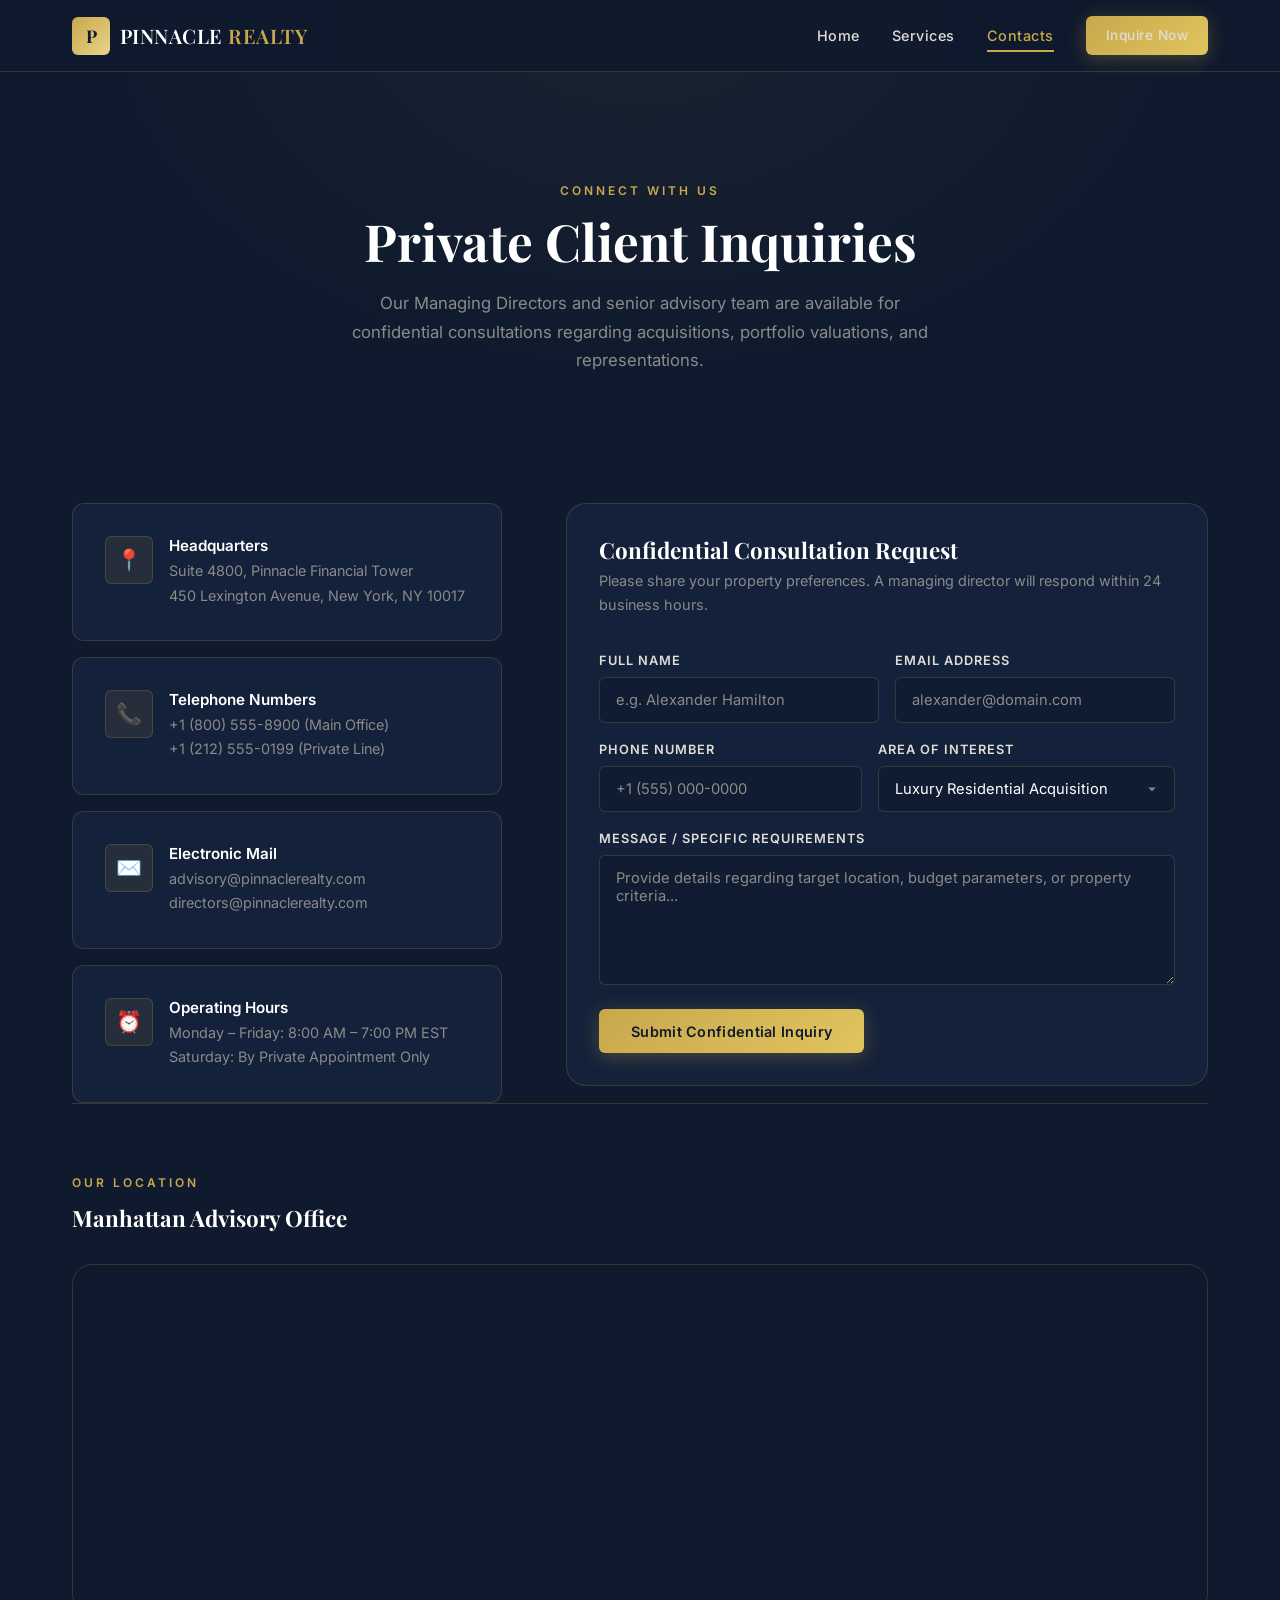
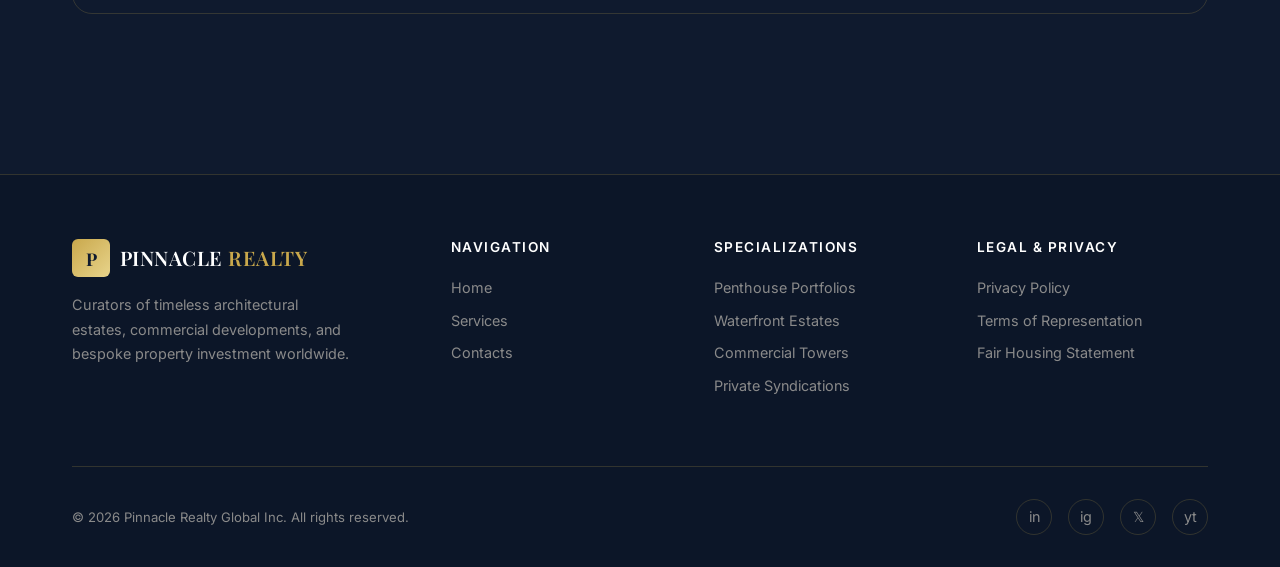
==== contacts.html @ 1af12126 "Initial commit of Pinnacle Realty 3-page website" ====
<!DOCTYPE html>
<html lang="en">
<head>
  <meta charset="UTF-8">
  <meta name="viewport" content="width=device-width, initial-scale=1.0">
  <title>Contacts | Pinnacle Realty</title>
  <meta name="description" content="Get in touch with Pinnacle Realty's managing directors and advisory board for confidential property consultations.">
  <link rel="stylesheet" href="style.css">
</head>
<body>

  <!-- Site Header / Navigation -->
  <header class="site-header" id="siteHeader">
    <div class="container header-inner">
      <a href="index.html" class="logo">
        <div class="logo-icon">P</div>
        <div class="logo-text">PINNACLE <span>REALTY</span></div>
      </a>
      <button class="nav-toggle" id="navToggle" aria-label="Toggle navigation" aria-expanded="false">
        <span></span>
        <span></span>
        <span></span>
      </button>
      <nav class="main-nav" id="mainNav">
        <ul>
          <li><a href="index.html">Home</a></li>
          <li><a href="services.html">Services</a></li>
          <li><a href="contacts.html" class="active">Contacts</a></li>
          <li><a href="contacts.html" class="btn btn-primary" style="padding: 0.5rem 1.25rem; font-size: 0.85rem;">Inquire Now</a></li>
        </ul>
      </nav>
    </div>
  </header>

  <main>
    <!-- Page Hero -->
    <section class="page-hero">
      <div class="container">
        <span class="section-label">Connect With Us</span>
        <h1>Private Client Inquiries</h1>
        <p>Our Managing Directors and senior advisory team are available for confidential consultations regarding acquisitions, portfolio valuations, and representations.</p>
      </div>
    </section>

    <!-- Contacts Section -->
    <section class="contact-section">
      <div class="container">
        <div class="contact-layout">
          <!-- Contact Info Cards -->
          <div class="contact-info">
            <div class="contact-card">
              <div class="contact-card-icon">📍</div>
              <div>
                <h4>Headquarters</h4>
                <p>Suite 4800, Pinnacle Financial Tower<br>450 Lexington Avenue, New York, NY 10017</p>
              </div>
            </div>

            <div class="contact-card">
              <div class="contact-card-icon">📞</div>
              <div>
                <h4>Telephone Numbers</h4>
                <p><a href="tel:+18005558900">+1 (800) 555-8900 (Main Office)</a></p>
                <p><a href="tel:+12125550199">+1 (212) 555-0199 (Private Line)</a></p>
              </div>
            </div>

            <div class="contact-card">
              <div class="contact-card-icon">✉️</div>
              <div>
                <h4>Electronic Mail</h4>
                <p><a href="mailto:advisory@pinnaclerealty.com">advisory@pinnaclerealty.com</a></p>
                <p><a href="mailto:directors@pinnaclerealty.com">directors@pinnaclerealty.com</a></p>
              </div>
            </div>

            <div class="contact-card">
              <div class="contact-card-icon">⏰</div>
              <div>
                <h4>Operating Hours</h4>
                <p>Monday – Friday: 8:00 AM – 7:00 PM EST</p>
                <p>Saturday: By Private Appointment Only</p>
              </div>
            </div>
          </div>

          <!-- Contact Form -->
          <div class="contact-form-wrapper">
            <h3>Confidential Consultation Request</h3>
            <p>Please share your property preferences. A managing director will respond within 24 business hours.</p>
            
            <form class="contact-form" id="consultationForm">
              <div class="form-row">
                <div class="form-group">
                  <label for="fullName">Full Name</label>
                  <input type="text" id="fullName" name="fullName" placeholder="e.g. Alexander Hamilton" required>
                </div>
                <div class="form-group">
                  <label for="email">Email Address</label>
                  <input type="email" id="email" name="email" placeholder="alexander@domain.com" required>
                </div>
              </div>

              <div class="form-row">
                <div class="form-group">
                  <label for="phone">Phone Number</label>
                  <input type="tel" id="phone" name="phone" placeholder="+1 (555) 000-0000">
                </div>
                <div class="form-group">
                  <label for="interest">Area of Interest</label>
                  <select id="interest" name="interest">
                    <option value="residential">Luxury Residential Acquisition</option>
                    <option value="commercial">Commercial & Development Advisory</option>
                    <option value="portfolio">Portfolio Asset Management</option>
                    <option value="valuation">Certified Property Valuation</option>
                    <option value="offmarket">Exclusive Off-Market Access</option>
                  </select>
                </div>
              </div>

              <div class="form-group">
                <label for="message">Message / Specific Requirements</label>
                <textarea id="message" name="message" placeholder="Provide details regarding target location, budget parameters, or property criteria..." required></textarea>
              </div>

              <button type="submit" class="btn btn-primary btn-submit">Submit Confidential Inquiry</button>
              <div id="formSuccessMessage" style="display: none; padding: 1rem; border-radius: 6px; background: rgba(201, 168, 76, 0.15); border: 1px solid var(--clr-accent); color: var(--clr-accent); font-weight: 500; font-size: 0.95rem; margin-top: 0.5rem;">
                ✓ Thank you. Your inquiry has been received. A managing director will contact you shortly.
              </div>
            </form>
          </div>
        </div>

        <!-- Map Section -->
        <div class="map-section">
          <span class="section-label">Our Location</span>
          <h3 style="font-size: 1.4rem; margin-top: 0.2rem;">Manhattan Advisory Office</h3>
          <div class="map-container">
            <iframe 
              src="https://www.google.com/maps/embed?pb=!1m18!1m12!1m3!1d3022.183783412586!2d-73.97746418459371!3d40.75239197932759!2m3!1f0!2f0!3f0!3m2!1i1024!2i768!4f13.1!3m3!1m2!1s0x89c25901844b3613%3A0x6b7747e9ffb5e0!2s450%20Lexington%20Ave%2C%20New%20York%2C%20NY%2010017!5e0!3m2!1sen!2sus!4v1680000000000!5m2!1sen!2sus"
              title="Pinnacle Realty Location Map" 
              loading="lazy" 
              referrerpolicy="no-referrer-when-downgrade">
            </iframe>
          </div>
        </div>
      </div>
    </section>
  </main>

  <!-- Site Footer -->
  <footer class="site-footer">
    <div class="container">
      <div class="footer-grid">
        <div class="footer-brand">
          <div class="logo">
            <div class="logo-icon">P</div>
            <div class="logo-text">PINNACLE <span>REALTY</span></div>
          </div>
          <p>Curators of timeless architectural estates, commercial developments, and bespoke property investment worldwide.</p>
        </div>

        <div class="footer-col">
          <h4>Navigation</h4>
          <a href="index.html">Home</a>
          <a href="services.html">Services</a>
          <a href="contacts.html">Contacts</a>
        </div>

        <div class="footer-col">
          <h4>Specializations</h4>
          <a href="services.html">Penthouse Portfolios</a>
          <a href="services.html">Waterfront Estates</a>
          <a href="services.html">Commercial Towers</a>
          <a href="services.html">Private Syndications</a>
        </div>

        <div class="footer-col">
          <h4>Legal & Privacy</h4>
          <a href="#">Privacy Policy</a>
          <a href="#">Terms of Representation</a>
          <a href="#">Fair Housing Statement</a>
        </div>
      </div>

      <div class="footer-bottom">
        <div>&copy; 2026 Pinnacle Realty Global Inc. All rights reserved.</div>
        <div class="footer-socials">
          <a href="#" aria-label="LinkedIn">in</a>
          <a href="#" aria-label="Instagram">ig</a>
          <a href="#" aria-label="X / Twitter">𝕏</a>
          <a href="#" aria-label="YouTube">yt</a>
        </div>
      </div>
    </div>
  </footer>

  <script>
    const navToggle = document.getElementById('navToggle');
    const mainNav = document.getElementById('mainNav');
    if (navToggle && mainNav) {
      navToggle.addEventListener('click', () => {
        const isOpen = mainNav.classList.toggle('open');
        navToggle.setAttribute('aria-expanded', isOpen);
      });
    }

    const siteHeader = document.getElementById('siteHeader');
    window.addEventListener('scroll', () => {
      if (window.scrollY > 40) {
        siteHeader.style.background = 'rgba(15, 26, 46, 0.95)';
        siteHeader.style.boxShadow = '0 10px 30px rgba(0, 0, 0, 0.4)';
      } else {
        siteHeader.style.background = 'rgba(15, 26, 46, 0.8)';
        siteHeader.style.boxShadow = 'none';
      }
    });

    const form = document.getElementById('consultationForm');
    const successMsg = document.getElementById('formSuccessMessage');
    if (form) {
      form.addEventListener('submit', (e) => {
        e.preventDefault();
        const submitBtn = form.querySelector('.btn-submit');
        submitBtn.disabled = true;
        submitBtn.textContent = 'Submitting...';

        setTimeout(() => {
          form.reset();
          submitBtn.disabled = false;
          submitBtn.textContent = 'Submit Confidential Inquiry';
          successMsg.style.display = 'block';
          setTimeout(() => {
            successMsg.style.display = 'none';
          }, 6000);
        }, 800);
      });
    }
  </script>
</body>
</html>
---- style.css ----
/* ============================================
   PINNACLE REALTY — Global Stylesheet
   ============================================ */

/* ---------- Google Fonts ---------- */
@import url('https://fonts.googleapis.com/css2?family=Playfair+Display:wght@400;500;600;700&family=Inter:wght@300;400;500;600;700&display=swap');

/* ---------- CSS Custom Properties ---------- */
:root {
  /* Brand Colors */
  --clr-primary: #0f1a2e;
  --clr-primary-light: #162744;
  --clr-accent: #c9a84c;
  --clr-accent-hover: #dbbe6a;
  --clr-white: #ffffff;
  --clr-off-white: #f4f1eb;
  --clr-text: #e0ddd6;
  --clr-text-dark: #2c2c2c;
  --clr-muted: #8a8a8a;
  --clr-border: rgba(201, 168, 76, 0.2);
  --clr-card-bg: rgba(22, 39, 68, 0.6);
  --clr-overlay: rgba(15, 26, 46, 0.85);

  /* Typography */
  --ff-heading: 'Playfair Display', Georgia, serif;
  --ff-body: 'Inter', 'Segoe UI', sans-serif;

  /* Spacing */
  --space-xs: 0.5rem;
  --space-sm: 1rem;
  --space-md: 2rem;
  --space-lg: 4rem;
  --space-xl: 6rem;

  /* Borders & Radius */
  --radius-sm: 6px;
  --radius-md: 12px;
  --radius-lg: 20px;

  /* Transitions */
  --transition-fast: 0.25s ease;
  --transition-smooth: 0.4s cubic-bezier(0.25, 0.46, 0.45, 0.94);

  /* Shadows */
  --shadow-card: 0 8px 32px rgba(0, 0, 0, 0.3);
  --shadow-hover: 0 16px 48px rgba(0, 0, 0, 0.4);
  --shadow-glow: 0 0 30px rgba(201, 168, 76, 0.15);
}

/* ---------- Reset & Base ---------- */
*,
*::before,
*::after {
  margin: 0;
  padding: 0;
  box-sizing: border-box;
}

html {
  scroll-behavior: smooth;
  font-size: 16px;
}

body {
  font-family: var(--ff-body);
  background-color: var(--clr-primary);
  color: var(--clr-text);
  line-height: 1.7;
  min-height: 100vh;
  overflow-x: hidden;
}

img {
  max-width: 100%;
  display: block;
}

a {
  text-decoration: none;
  color: inherit;
  transition: color var(--transition-fast);
}

ul {
  list-style: none;
}

h1, h2, h3, h4 {
  font-family: var(--ff-heading);
  line-height: 1.25;
  color: var(--clr-white);
}

/* ---------- Utility ---------- */
.container {
  max-width: 1200px;
  margin-inline: auto;
  padding-inline: var(--space-md);
}

.accent {
  color: var(--clr-accent);
}

.section-label {
  display: inline-block;
  font-size: 0.75rem;
  font-weight: 600;
  text-transform: uppercase;
  letter-spacing: 3px;
  color: var(--clr-accent);
  margin-bottom: var(--space-xs);
}

.section-title {
  font-size: clamp(1.8rem, 4vw, 2.8rem);
  margin-bottom: var(--space-sm);
}

.section-subtitle {
  font-size: 1.05rem;
  color: var(--clr-muted);
  max-width: 600px;
  margin-bottom: var(--space-lg);
}

/* ---------- Animations ---------- */
@keyframes fadeInUp {
  from {
    opacity: 0;
    transform: translateY(30px);
  }
  to {
    opacity: 1;
    transform: translateY(0);
  }
}

@keyframes fadeIn {
  from { opacity: 0; }
  to   { opacity: 1; }
}

@keyframes shimmer {
  0%   { background-position: -200% center; }
  100% { background-position: 200% center; }
}

@keyframes float {
  0%, 100% { transform: translateY(0); }
  50%      { transform: translateY(-8px); }
}

.animate-fade-up {
  animation: fadeInUp 0.8s ease forwards;
}

.animate-fade-up-delay-1 { animation-delay: 0.15s; opacity: 0; }
.animate-fade-up-delay-2 { animation-delay: 0.3s;  opacity: 0; }
.animate-fade-up-delay-3 { animation-delay: 0.45s; opacity: 0; }

/* ============================================
   HEADER / NAVIGATION
   ============================================ */
.site-header {
  position: fixed;
  top: 0;
  left: 0;
  width: 100%;
  z-index: 1000;
  padding: var(--space-sm) 0;
  background: rgba(15, 26, 46, 0.8);
  backdrop-filter: blur(16px);
  -webkit-backdrop-filter: blur(16px);
  border-bottom: 1px solid var(--clr-border);
  transition: background var(--transition-smooth);
}

.header-inner {
  display: flex;
  align-items: center;
  justify-content: space-between;
}

/* Logo */
.logo {
  display: flex;
  align-items: center;
  gap: 0.6rem;
}

.logo-icon {
  width: 38px;
  height: 38px;
  background: linear-gradient(135deg, var(--clr-accent), #e8d48b);
  border-radius: var(--radius-sm);
  display: flex;
  align-items: center;
  justify-content: center;
  font-family: var(--ff-heading);
  font-weight: 700;
  font-size: 1.1rem;
  color: var(--clr-primary);
}

.logo-text {
  font-family: var(--ff-heading);
  font-size: 1.25rem;
  font-weight: 600;
  color: var(--clr-white);
  letter-spacing: 0.5px;
}

.logo-text span {
  color: var(--clr-accent);
}

/* Nav Links */
.main-nav ul {
  display: flex;
  gap: var(--space-md);
  align-items: center;
}

.main-nav a {
  font-size: 0.9rem;
  font-weight: 500;
  letter-spacing: 0.5px;
  padding: 0.4rem 0;
  position: relative;
  color: var(--clr-text);
}

.main-nav a::after {
  content: '';
  position: absolute;
  bottom: -2px;
  left: 0;
  width: 0;
  height: 2px;
  background: var(--clr-accent);
  transition: width var(--transition-smooth);
}

.main-nav a:hover,
.main-nav a.active {
  color: var(--clr-accent);
}

.main-nav a:hover::after,
.main-nav a.active::after {
  width: 100%;
}

/* Mobile Toggle */
.nav-toggle {
  display: none;
  flex-direction: column;
  gap: 5px;
  cursor: pointer;
  background: none;
  border: none;
  padding: 4px;
}

.nav-toggle span {
  display: block;
  width: 26px;
  height: 2px;
  background: var(--clr-white);
  border-radius: 2px;
  transition: var(--transition-fast);
}

/* ============================================
   HERO SECTION
   ============================================ */
.hero {
  position: relative;
  min-height: 100vh;
  display: flex;
  align-items: center;
  justify-content: center;
  text-align: center;
  padding-top: 80px;
  overflow: hidden;
}

.hero::before {
  content: '';
  position: absolute;
  inset: 0;
  background:
    radial-gradient(ellipse at 20% 50%, rgba(201, 168, 76, 0.08) 0%, transparent 60%),
    radial-gradient(ellipse at 80% 20%, rgba(22, 39, 68, 0.6) 0%, transparent 50%);
  z-index: 0;
}

.hero-content {
  position: relative;
  z-index: 1;
  max-width: 800px;
  padding: var(--space-md);
}

.hero-badge {
  display: inline-flex;
  align-items: center;
  gap: 0.5rem;
  padding: 0.5rem 1.2rem;
  border: 1px solid var(--clr-border);
  border-radius: 50px;
  font-size: 0.8rem;
  font-weight: 500;
  letter-spacing: 1.5px;
  text-transform: uppercase;
  color: var(--clr-accent);
  margin-bottom: var(--space-md);
  background: rgba(201, 168, 76, 0.05);
  animation: fadeInUp 0.6s ease forwards;
}

.hero-badge::before {
  content: '';
  width: 6px;
  height: 6px;
  border-radius: 50%;
  background: var(--clr-accent);
  animation: float 2s ease-in-out infinite;
}

.hero h1 {
  font-size: clamp(2.2rem, 6vw, 4rem);
  font-weight: 700;
  margin-bottom: var(--space-sm);
  animation: fadeInUp 0.8s ease forwards;
  animation-delay: 0.1s;
  opacity: 0;
}

.hero p {
  font-size: 1.1rem;
  color: var(--clr-muted);
  max-width: 550px;
  margin-inline: auto;
  margin-bottom: var(--space-md);
  animation: fadeInUp 0.8s ease forwards;
  animation-delay: 0.25s;
  opacity: 0;
}

.hero-cta {
  display: inline-flex;
  gap: var(--space-sm);
  flex-wrap: wrap;
  justify-content: center;
  animation: fadeInUp 0.8s ease forwards;
  animation-delay: 0.4s;
  opacity: 0;
}

/* Decorative Elements */
.hero-decor {
  position: absolute;
  width: 400px;
  height: 400px;
  border-radius: 50%;
  border: 1px solid var(--clr-border);
  opacity: 0.15;
  animation: float 6s ease-in-out infinite;
}

.hero-decor--1 {
  top: 10%;
  right: -100px;
}

.hero-decor--2 {
  bottom: 5%;
  left: -150px;
  width: 300px;
  height: 300px;
  animation-delay: 2s;
}

/* ============================================
   BUTTONS
   ============================================ */
.btn {
  display: inline-flex;
  align-items: center;
  gap: 0.5rem;
  padding: 0.85rem 2rem;
  font-family: var(--ff-body);
  font-size: 0.9rem;
  font-weight: 600;
  border-radius: var(--radius-sm);
  cursor: pointer;
  border: none;
  transition: all var(--transition-smooth);
  letter-spacing: 0.3px;
}

.btn-primary {
  background: linear-gradient(135deg, var(--clr-accent), #e0c45e);
  color: var(--clr-primary);
  box-shadow: 0 4px 20px rgba(201, 168, 76, 0.3);
}

.btn-primary:hover {
  transform: translateY(-2px);
  box-shadow: 0 8px 30px rgba(201, 168, 76, 0.45);
}

.btn-outline {
  background: transparent;
  color: var(--clr-white);
  border: 1px solid var(--clr-border);
}

.btn-outline:hover {
  border-color: var(--clr-accent);
  color: var(--clr-accent);
  transform: translateY(-2px);
}

/* ============================================
   STATS BAR
   ============================================ */
.stats-bar {
  padding: var(--space-lg) 0;
  border-top: 1px solid var(--clr-border);
  border-bottom: 1px solid var(--clr-border);
}

.stats-grid {
  display: grid;
  grid-template-columns: repeat(auto-fit, minmax(200px, 1fr));
  gap: var(--space-md);
  text-align: center;
}

.stat-item {
  padding: var(--space-sm);
}

.stat-number {
  font-family: var(--ff-heading);
  font-size: 2.5rem;
  font-weight: 700;
  color: var(--clr-accent);
  line-height: 1.1;
  margin-bottom: 0.3rem;
}

.stat-label {
  font-size: 0.85rem;
  color: var(--clr-muted);
  text-transform: uppercase;
  letter-spacing: 1.5px;
}

/* ============================================
   ABOUT SECTION
   ============================================ */
.about {
  padding: var(--space-xl) 0;
}

.about-grid {
  display: grid;
  grid-template-columns: 1fr 1fr;
  gap: var(--space-lg);
  align-items: center;
}

.about-visual {
  position: relative;
}

.about-image-wrapper {
  position: relative;
  border-radius: var(--radius-lg);
  overflow: hidden;
  box-shadow: var(--shadow-card);
}

.about-image-wrapper img {
  width: 100%;
  height: 400px;
  object-fit: cover;
}

.about-image-wrapper::after {
  content: '';
  position: absolute;
  inset: 0;
  border: 1px solid var(--clr-border);
  border-radius: var(--radius-lg);
  pointer-events: none;
}

.about-accent-box {
  position: absolute;
  bottom: -20px;
  right: -20px;
  background: linear-gradient(135deg, var(--clr-accent), #e0c45e);
  color: var(--clr-primary);
  padding: var(--space-sm) var(--space-md);
  border-radius: var(--radius-md);
  font-family: var(--ff-heading);
  font-weight: 700;
  font-size: 1.3rem;
  box-shadow: var(--shadow-glow);
}

.about-text h2 {
  font-size: clamp(1.6rem, 3.5vw, 2.4rem);
  margin-bottom: var(--space-sm);
}

.about-text p {
  color: var(--clr-muted);
  margin-bottom: var(--space-sm);
  font-size: 1rem;
}

.about-features {
  display: grid;
  grid-template-columns: 1fr 1fr;
  gap: var(--space-sm);
  margin-top: var(--space-md);
}

.about-feature {
  display: flex;
  align-items: center;
  gap: 0.6rem;
  font-size: 0.9rem;
  color: var(--clr-text);
}

.about-feature::before {
  content: '◆';
  color: var(--clr-accent);
  font-size: 0.6rem;
}

/* ============================================
   DIRECTORS SECTION
   ============================================ */
.directors {
  padding: var(--space-xl) 0;
  text-align: center;
}

.directors-grid {
  display: grid;
  grid-template-columns: repeat(auto-fit, minmax(300px, 1fr));
  gap: var(--space-md);
  margin-top: var(--space-md);
}

.director-card {
  background: var(--clr-card-bg);
  border: 1px solid var(--clr-border);
  border-radius: var(--radius-lg);
  padding: var(--space-md);
  text-align: center;
  transition: all var(--transition-smooth);
  position: relative;
  overflow: hidden;
}

.director-card::before {
  content: '';
  position: absolute;
  top: 0;
  left: 0;
  right: 0;
  height: 3px;
  background: linear-gradient(90deg, transparent, var(--clr-accent), transparent);
  opacity: 0;
  transition: opacity var(--transition-smooth);
}

.director-card:hover {
  transform: translateY(-8px);
  box-shadow: var(--shadow-hover);
  border-color: rgba(201, 168, 76, 0.4);
}

.director-card:hover::before {
  opacity: 1;
}

.director-photo {
  width: 160px;
  height: 160px;
  border-radius: 50%;
  object-fit: cover;
  margin: 0 auto var(--space-sm);
  border: 3px solid var(--clr-border);
  transition: border-color var(--transition-smooth);
}

.director-card:hover .director-photo {
  border-color: var(--clr-accent);
}

.director-name {
  font-family: var(--ff-heading);
  font-size: 1.3rem;
  font-weight: 600;
  color: var(--clr-white);
  margin-bottom: 0.3rem;
}

.director-role {
  font-size: 0.85rem;
  color: var(--clr-accent);
  text-transform: uppercase;
  letter-spacing: 1.5px;
  margin-bottom: var(--space-xs);
}

.director-reg {
  font-size: 0.8rem;
  color: var(--clr-muted);
  margin-bottom: var(--space-sm);
}

.director-bio {
  font-size: 0.9rem;
  color: var(--clr-muted);
  line-height: 1.6;
}

/* ============================================
   SERVICES PAGE
   ============================================ */
.page-hero {
  padding: calc(80px + var(--space-xl)) 0 var(--space-lg);
  text-align: center;
  position: relative;
  overflow: hidden;
}

.page-hero::before {
  content: '';
  position: absolute;
  inset: 0;
  background:
    radial-gradient(ellipse at 50% 0%, rgba(201, 168, 76, 0.06) 0%, transparent 60%);
}

.page-hero h1 {
  font-size: clamp(2rem, 5vw, 3.2rem);
  margin-bottom: var(--space-sm);
  position: relative;
}

.page-hero p {
  font-size: 1.05rem;
  color: var(--clr-muted);
  max-width: 600px;
  margin-inline: auto;
  position: relative;
}

/* Services Grid */
.services-section {
  padding: var(--space-lg) 0 var(--space-xl);
}

.services-grid {
  display: grid;
  grid-template-columns: repeat(auto-fit, minmax(340px, 1fr));
  gap: var(--space-md);
}

.service-card {
  background: var(--clr-card-bg);
  border: 1px solid var(--clr-border);
  border-radius: var(--radius-lg);
  padding: var(--space-md);
  transition: all var(--transition-smooth);
  position: relative;
  overflow: hidden;
}

.service-card::after {
  content: '';
  position: absolute;
  bottom: 0;
  left: 0;
  right: 0;
  height: 3px;
  background: linear-gradient(90deg, var(--clr-accent), transparent);
  transform: scaleX(0);
  transform-origin: left;
  transition: transform var(--transition-smooth);
}

.service-card:hover {
  transform: translateY(-6px);
  box-shadow: var(--shadow-hover);
  border-color: rgba(201, 168, 76, 0.3);
}

.service-card:hover::after {
  transform: scaleX(1);
}

.service-icon {
  width: 56px;
  height: 56px;
  border-radius: var(--radius-md);
  background: rgba(201, 168, 76, 0.1);
  display: flex;
  align-items: center;
  justify-content: center;
  font-size: 1.6rem;
  margin-bottom: var(--space-sm);
  border: 1px solid var(--clr-border);
}

.service-card h3 {
  font-size: 1.2rem;
  margin-bottom: 0.5rem;
}

.service-card p {
  font-size: 0.92rem;
  color: var(--clr-muted);
  line-height: 1.7;
}

.service-features {
  margin-top: var(--space-sm);
  padding-top: var(--space-sm);
  border-top: 1px solid var(--clr-border);
}

.service-features li {
  font-size: 0.85rem;
  color: var(--clr-text);
  padding: 0.3rem 0;
  display: flex;
  align-items: center;
  gap: 0.5rem;
}

.service-features li::before {
  content: '✓';
  color: var(--clr-accent);
  font-weight: 700;
  font-size: 0.8rem;
}

/* Process Section */
.process-section {
  padding: var(--space-xl) 0;
  border-top: 1px solid var(--clr-border);
}

.process-steps {
  display: grid;
  grid-template-columns: repeat(auto-fit, minmax(240px, 1fr));
  gap: var(--space-md);
  margin-top: var(--space-md);
}

.process-step {
  text-align: center;
  padding: var(--space-md);
  position: relative;
}

.step-number {
  font-family: var(--ff-heading);
  font-size: 3rem;
  font-weight: 700;
  color: rgba(201, 168, 76, 0.15);
  line-height: 1;
  margin-bottom: var(--space-xs);
}

.process-step h3 {
  font-size: 1.1rem;
  margin-bottom: 0.5rem;
}

.process-step p {
  font-size: 0.88rem;
  color: var(--clr-muted);
}

/* ============================================
   CONTACTS PAGE
   ============================================ */
.contact-section {
  padding: var(--space-lg) 0 var(--space-xl);
}

.contact-layout {
  display: grid;
  grid-template-columns: 1fr 1.2fr;
  gap: var(--space-lg);
  align-items: start;
}

/* Contact Info Cards */
.contact-info {
  display: flex;
  flex-direction: column;
  gap: var(--space-sm);
}

.contact-card {
  background: var(--clr-card-bg);
  border: 1px solid var(--clr-border);
  border-radius: var(--radius-md);
  padding: var(--space-md);
  display: flex;
  gap: var(--space-sm);
  align-items: flex-start;
  transition: all var(--transition-smooth);
}

.contact-card:hover {
  border-color: rgba(201, 168, 76, 0.4);
  transform: translateX(4px);
}

.contact-card-icon {
  width: 48px;
  height: 48px;
  border-radius: var(--radius-sm);
  background: rgba(201, 168, 76, 0.1);
  display: flex;
  align-items: center;
  justify-content: center;
  font-size: 1.3rem;
  flex-shrink: 0;
  border: 1px solid var(--clr-border);
}

.contact-card h4 {
  font-family: var(--ff-body);
  font-size: 0.95rem;
  font-weight: 600;
  margin-bottom: 0.25rem;
}

.contact-card p,
.contact-card a {
  font-size: 0.9rem;
  color: var(--clr-muted);
}

.contact-card a:hover {
  color: var(--clr-accent);
}

/* Contact Form */
.contact-form-wrapper {
  background: var(--clr-card-bg);
  border: 1px solid var(--clr-border);
  border-radius: var(--radius-lg);
  padding: var(--space-md);
}

.contact-form-wrapper h3 {
  font-size: 1.4rem;
  margin-bottom: 0.3rem;
}

.contact-form-wrapper > p {
  color: var(--clr-muted);
  font-size: 0.9rem;
  margin-bottom: var(--space-md);
}

.contact-form {
  display: flex;
  flex-direction: column;
  gap: var(--space-sm);
}

.form-row {
  display: grid;
  grid-template-columns: 1fr 1fr;
  gap: var(--space-sm);
}

.form-group {
  display: flex;
  flex-direction: column;
  gap: 0.35rem;
}

.form-group label {
  font-size: 0.8rem;
  font-weight: 600;
  text-transform: uppercase;
  letter-spacing: 1px;
  color: var(--clr-text);
}

.form-group input,
.form-group textarea,
.form-group select {
  background: rgba(15, 26, 46, 0.6);
  border: 1px solid var(--clr-border);
  border-radius: var(--radius-sm);
  padding: 0.8rem 1rem;
  font-family: var(--ff-body);
  font-size: 0.92rem;
  color: var(--clr-white);
  transition: border-color var(--transition-fast);
  outline: none;
}

.form-group input:focus,
.form-group textarea:focus,
.form-group select:focus {
  border-color: var(--clr-accent);
  box-shadow: 0 0 0 3px rgba(201, 168, 76, 0.1);
}

.form-group input::placeholder,
.form-group textarea::placeholder {
  color: var(--clr-muted);
}

.form-group textarea {
  resize: vertical;
  min-height: 130px;
}

.form-group select {
  cursor: pointer;
  appearance: none;
  background-image: url("data:image/svg+xml,%3Csvg xmlns='http://www.w3.org/2000/svg' width='12' height='12' fill='%238a8a8a' viewBox='0 0 16 16'%3E%3Cpath d='M8 11L3 6h10z'/%3E%3C/svg%3E");
  background-repeat: no-repeat;
  background-position: right 1rem center;
}

.form-group select option {
  background: var(--clr-primary);
  color: var(--clr-text);
}

.btn-submit {
  align-self: flex-start;
  margin-top: var(--space-xs);
}

/* Map Section */
.map-section {
  padding: var(--space-lg) 0;
  border-top: 1px solid var(--clr-border);
}

.map-container {
  border-radius: var(--radius-lg);
  overflow: hidden;
  border: 1px solid var(--clr-border);
  height: 350px;
  margin-top: var(--space-md);
}

.map-container iframe {
  width: 100%;
  height: 100%;
  border: none;
  filter: grayscale(0.4) contrast(1.1);
}

/* ============================================
   FOOTER
   ============================================ */
.site-footer {
  padding: var(--space-lg) 0 var(--space-md);
  border-top: 1px solid var(--clr-border);
  background: rgba(10, 18, 34, 0.5);
}

.footer-grid {
  display: grid;
  grid-template-columns: 1.5fr 1fr 1fr 1fr;
  gap: var(--space-md);
  margin-bottom: var(--space-lg);
}

.footer-brand p {
  color: var(--clr-muted);
  font-size: 0.9rem;
  margin-top: var(--space-sm);
  max-width: 280px;
}

.footer-col h4 {
  font-family: var(--ff-body);
  font-size: 0.85rem;
  font-weight: 600;
  text-transform: uppercase;
  letter-spacing: 1.5px;
  color: var(--clr-white);
  margin-bottom: var(--space-sm);
}

.footer-col a {
  display: block;
  font-size: 0.9rem;
  color: var(--clr-muted);
  padding: 0.25rem 0;
  transition: all var(--transition-fast);
}

.footer-col a:hover {
  color: var(--clr-accent);
  padding-left: 6px;
}

.footer-bottom {
  padding-top: var(--space-md);
  border-top: 1px solid var(--clr-border);
  display: flex;
  justify-content: space-between;
  align-items: center;
  font-size: 0.82rem;
  color: var(--clr-muted);
}

.footer-socials {
  display: flex;
  gap: var(--space-sm);
}

.footer-socials a {
  width: 36px;
  height: 36px;
  border-radius: 50%;
  border: 1px solid var(--clr-border);
  display: flex;
  align-items: center;
  justify-content: center;
  font-size: 0.9rem;
  transition: all var(--transition-fast);
}

.footer-socials a:hover {
  border-color: var(--clr-accent);
  color: var(--clr-accent);
  transform: translateY(-2px);
}

/* ============================================
   CTA BANNER
   ============================================ */
.cta-banner {
  padding: var(--space-xl) 0;
  text-align: center;
  position: relative;
  overflow: hidden;
}

.cta-banner::before {
  content: '';
  position: absolute;
  inset: 0;
  background: radial-gradient(ellipse at center, rgba(201, 168, 76, 0.06) 0%, transparent 70%);
}

.cta-banner h2 {
  font-size: clamp(1.6rem, 4vw, 2.5rem);
  margin-bottom: var(--space-sm);
  position: relative;
}

.cta-banner p {
  color: var(--clr-muted);
  font-size: 1.05rem;
  max-width: 500px;
  margin-inline: auto;
  margin-bottom: var(--space-md);
  position: relative;
}

/* ============================================
   RESPONSIVE DESIGN
   ============================================ */
@media (max-width: 992px) {
  .about-grid {
    grid-template-columns: 1fr;
    gap: var(--space-md);
  }

  .contact-layout {
    grid-template-columns: 1fr;
  }

  .footer-grid {
    grid-template-columns: 1fr 1fr;
    gap: var(--space-md);
  }
}

@media (max-width: 768px) {
  .nav-toggle {
    display: flex;
  }

  .main-nav {
    position: fixed;
    top: 0;
    right: -100%;
    width: 280px;
    height: 100vh;
    background: var(--clr-primary);
    border-left: 1px solid var(--clr-border);
    padding: 5rem var(--space-md);
    transition: right var(--transition-smooth);
    z-index: 999;
  }

  .main-nav.open {
    right: 0;
  }

  .main-nav ul {
    flex-direction: column;
    gap: var(--space-sm);
  }

  .main-nav a {
    font-size: 1.1rem;
  }

  .hero h1 {
    font-size: clamp(1.8rem, 6vw, 2.6rem);
  }

  .directors-grid {
    grid-template-columns: 1fr;
    max-width: 400px;
    margin-inline: auto;
  }

  .services-grid {
    grid-template-columns: 1fr;
  }

  .form-row {
    grid-template-columns: 1fr;
  }

  .footer-grid {
    grid-template-columns: 1fr;
  }

  .footer-bottom {
    flex-direction: column;
    gap: var(--space-sm);
    text-align: center;
  }

  .about-features {
    grid-template-columns: 1fr;
  }

  .about-accent-box {
    position: static;
    margin-top: var(--space-sm);
    display: inline-block;
  }
}
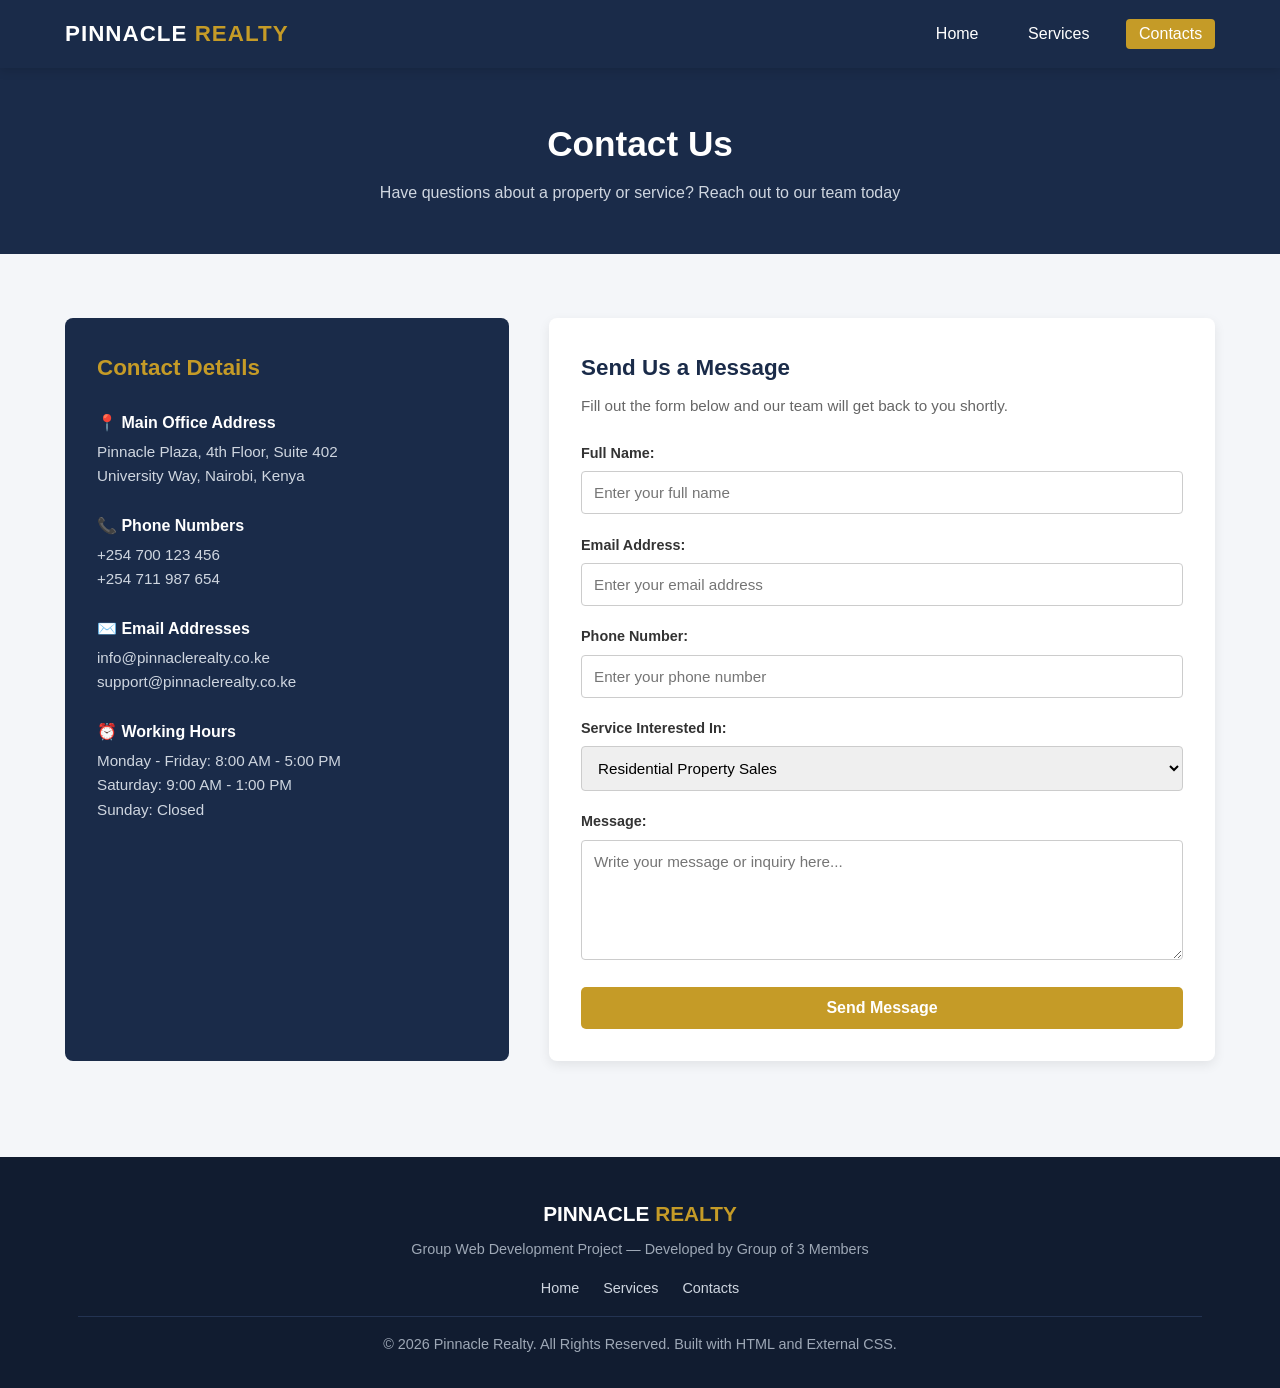
==== commit 78f06e02: "Simplify code structure and styling for first-year coursework" ====
--- a/contacts.html
+++ b/contacts.html
@@ -1,241 +1,139 @@
 <!DOCTYPE html>
 <html lang="en">
 <head>
+  <!-- 
+    Course: Introduction to Web Design and Development
+    Assignment: Group Project (Group of 3)
+    Topic: Business Website - Pinnacle Realty
+    Page: Contacts Page (contacts.html)
+    
+    Group Members:
+    1. Member 1: Full Name - Reg No: REG/001/2026
+    2. Member 2: Full Name - Reg No: REG/002/2026
+    3. Member 3: Full Name - Reg No: REG/003/2026
+  -->
   <meta charset="UTF-8">
   <meta name="viewport" content="width=device-width, initial-scale=1.0">
-  <title>Contacts | Pinnacle Realty</title>
-  <meta name="description" content="Get in touch with Pinnacle Realty's managing directors and advisory board for confidential property consultations.">
+  <title>Pinnacle Realty | Contacts</title>
+  <!-- Link to the single external CSS file -->
   <link rel="stylesheet" href="style.css">
 </head>
 <body>
 
-  <!-- Site Header / Navigation -->
-  <header class="site-header" id="siteHeader">
-    <div class="container header-inner">
-      <a href="index.html" class="logo">
-        <div class="logo-icon">P</div>
-        <div class="logo-text">PINNACLE <span>REALTY</span></div>
-      </a>
-      <button class="nav-toggle" id="navToggle" aria-label="Toggle navigation" aria-expanded="false">
-        <span></span>
-        <span></span>
-        <span></span>
-      </button>
-      <nav class="main-nav" id="mainNav">
-        <ul>
+  <!-- ==================== HEADER & NAVIGATION ==================== -->
+  <header class="site-header">
+    <div class="container header-container">
+      <div class="logo">
+        PINNACLE <span>REALTY</span>
+      </div>
+      <nav>
+        <ul class="nav-links">
           <li><a href="index.html">Home</a></li>
           <li><a href="services.html">Services</a></li>
           <li><a href="contacts.html" class="active">Contacts</a></li>
-          <li><a href="contacts.html" class="btn btn-primary" style="padding: 0.5rem 1.25rem; font-size: 0.85rem;">Inquire Now</a></li>
         </ul>
       </nav>
     </div>
   </header>
 
-  <main>
-    <!-- Page Hero -->
-    <section class="page-hero">
-      <div class="container">
-        <span class="section-label">Connect With Us</span>
-        <h1>Private Client Inquiries</h1>
-        <p>Our Managing Directors and senior advisory team are available for confidential consultations regarding acquisitions, portfolio valuations, and representations.</p>
-      </div>
-    </section>
+  <!-- ==================== PAGE BANNER ==================== -->
+  <section class="page-banner">
+    <div class="container">
+      <h1>Contact Us</h1>
+      <p>Have questions about a property or service? Reach out to our team today</p>
+    </div>
+  </section>
 
-    <!-- Contacts Section -->
-    <section class="contact-section">
-      <div class="container">
-        <div class="contact-layout">
-          <!-- Contact Info Cards -->
-          <div class="contact-info">
-            <div class="contact-card">
-              <div class="contact-card-icon">📍</div>
-              <div>
-                <h4>Headquarters</h4>
-                <p>Suite 4800, Pinnacle Financial Tower<br>450 Lexington Avenue, New York, NY 10017</p>
-              </div>
-            </div>
-
-            <div class="contact-card">
-              <div class="contact-card-icon">📞</div>
-              <div>
-                <h4>Telephone Numbers</h4>
-                <p><a href="tel:+18005558900">+1 (800) 555-8900 (Main Office)</a></p>
-                <p><a href="tel:+12125550199">+1 (212) 555-0199 (Private Line)</a></p>
-              </div>
-            </div>
-
-            <div class="contact-card">
-              <div class="contact-card-icon">✉️</div>
-              <div>
-                <h4>Electronic Mail</h4>
-                <p><a href="mailto:advisory@pinnaclerealty.com">advisory@pinnaclerealty.com</a></p>
-                <p><a href="mailto:directors@pinnaclerealty.com">directors@pinnaclerealty.com</a></p>
-              </div>
-            </div>
-
-            <div class="contact-card">
-              <div class="contact-card-icon">⏰</div>
-              <div>
-                <h4>Operating Hours</h4>
-                <p>Monday – Friday: 8:00 AM – 7:00 PM EST</p>
-                <p>Saturday: By Private Appointment Only</p>
-              </div>
-            </div>
+  <!-- ==================== CONTACTS SECTION ==================== -->
+  <section class="contacts-section">
+    <div class="container">
+      <div class="contacts-grid">
+        
+        <!-- Left Column: Contact Information -->
+        <div class="contact-info">
+          <h3>Contact Details</h3>
+          
+          <div class="info-item">
+            <h4>📍 Main Office Address</h4>
+            <p>Pinnacle Plaza, 4th Floor, Suite 402<br>University Way, Nairobi, Kenya</p>
           </div>
 
-          <!-- Contact Form -->
-          <div class="contact-form-wrapper">
-            <h3>Confidential Consultation Request</h3>
-            <p>Please share your property preferences. A managing director will respond within 24 business hours.</p>
-            
-            <form class="contact-form" id="consultationForm">
-              <div class="form-row">
-                <div class="form-group">
-                  <label for="fullName">Full Name</label>
-                  <input type="text" id="fullName" name="fullName" placeholder="e.g. Alexander Hamilton" required>
-                </div>
-                <div class="form-group">
-                  <label for="email">Email Address</label>
-                  <input type="email" id="email" name="email" placeholder="alexander@domain.com" required>
-                </div>
-              </div>
+          <div class="info-item">
+            <h4>📞 Phone Numbers</h4>
+            <p>+254 700 123 456<br>+254 711 987 654</p>
+          </div>
 
-              <div class="form-row">
-                <div class="form-group">
-                  <label for="phone">Phone Number</label>
-                  <input type="tel" id="phone" name="phone" placeholder="+1 (555) 000-0000">
-                </div>
-                <div class="form-group">
-                  <label for="interest">Area of Interest</label>
-                  <select id="interest" name="interest">
-                    <option value="residential">Luxury Residential Acquisition</option>
-                    <option value="commercial">Commercial & Development Advisory</option>
-                    <option value="portfolio">Portfolio Asset Management</option>
-                    <option value="valuation">Certified Property Valuation</option>
-                    <option value="offmarket">Exclusive Off-Market Access</option>
-                  </select>
-                </div>
-              </div>
+          <div class="info-item">
+            <h4>✉️ Email Addresses</h4>
+            <p>info@pinnaclerealty.co.ke<br>support@pinnaclerealty.co.ke</p>
+          </div>
 
-              <div class="form-group">
-                <label for="message">Message / Specific Requirements</label>
-                <textarea id="message" name="message" placeholder="Provide details regarding target location, budget parameters, or property criteria..." required></textarea>
-              </div>
-
-              <button type="submit" class="btn btn-primary btn-submit">Submit Confidential Inquiry</button>
-              <div id="formSuccessMessage" style="display: none; padding: 1rem; border-radius: 6px; background: rgba(201, 168, 76, 0.15); border: 1px solid var(--clr-accent); color: var(--clr-accent); font-weight: 500; font-size: 0.95rem; margin-top: 0.5rem;">
-                ✓ Thank you. Your inquiry has been received. A managing director will contact you shortly.
-              </div>
-            </form>
+          <div class="info-item">
+            <h4>⏰ Working Hours</h4>
+            <p>Monday - Friday: 8:00 AM - 5:00 PM<br>Saturday: 9:00 AM - 1:00 PM<br>Sunday: Closed</p>
           </div>
         </div>
 
-        <!-- Map Section -->
-        <div class="map-section">
-          <span class="section-label">Our Location</span>
-          <h3 style="font-size: 1.4rem; margin-top: 0.2rem;">Manhattan Advisory Office</h3>
-          <div class="map-container">
-            <iframe 
-              src="https://www.google.com/maps/embed?pb=!1m18!1m12!1m3!1d3022.183783412586!2d-73.97746418459371!3d40.75239197932759!2m3!1f0!2f0!3f0!3m2!1i1024!2i768!4f13.1!3m3!1m2!1s0x89c25901844b3613%3A0x6b7747e9ffb5e0!2s450%20Lexington%20Ave%2C%20New%20York%2C%20NY%2010017!5e0!3m2!1sen!2sus!4v1680000000000!5m2!1sen!2sus"
-              title="Pinnacle Realty Location Map" 
-              loading="lazy" 
-              referrerpolicy="no-referrer-when-downgrade">
-            </iframe>
-          </div>
+        <!-- Right Column: Contact Form -->
+        <div class="contact-form-card">
+          <h3>Send Us a Message</h3>
+          <p>Fill out the form below and our team will get back to you shortly.</p>
+
+          <form action="#" method="post">
+            <div class="form-group">
+              <label for="name">Full Name:</label>
+              <input type="text" id="name" name="name" placeholder="Enter your full name" required>
+            </div>
+
+            <div class="form-group">
+              <label for="email">Email Address:</label>
+              <input type="email" id="email" name="email" placeholder="Enter your email address" required>
+            </div>
+
+            <div class="form-group">
+              <label for="phone">Phone Number:</label>
+              <input type="tel" id="phone" name="phone" placeholder="Enter your phone number">
+            </div>
+
+            <div class="form-group">
+              <label for="service">Service Interested In:</label>
+              <select id="service" name="service">
+                <option value="residential">Residential Property Sales</option>
+                <option value="commercial">Commercial Leasing</option>
+                <option value="management">Property Management</option>
+                <option value="investment">Investment Advisory</option>
+                <option value="valuation">Property Valuation</option>
+              </select>
+            </div>
+
+            <div class="form-group">
+              <label for="message">Message:</label>
+              <textarea id="message" name="message" placeholder="Write your message or inquiry here..." required></textarea>
+            </div>
+
+            <button type="submit" class="btn btn-primary" style="width: 100%;">Send Message</button>
+          </form>
         </div>
+
       </div>
-    </section>
-  </main>
+    </div>
+  </section>
 
-  <!-- Site Footer -->
+  <!-- ==================== FOOTER ==================== -->
   <footer class="site-footer">
     <div class="container">
-      <div class="footer-grid">
-        <div class="footer-brand">
-          <div class="logo">
-            <div class="logo-icon">P</div>
-            <div class="logo-text">PINNACLE <span>REALTY</span></div>
-          </div>
-          <p>Curators of timeless architectural estates, commercial developments, and bespoke property investment worldwide.</p>
-        </div>
-
-        <div class="footer-col">
-          <h4>Navigation</h4>
-          <a href="index.html">Home</a>
-          <a href="services.html">Services</a>
-          <a href="contacts.html">Contacts</a>
-        </div>
-
-        <div class="footer-col">
-          <h4>Specializations</h4>
-          <a href="services.html">Penthouse Portfolios</a>
-          <a href="services.html">Waterfront Estates</a>
-          <a href="services.html">Commercial Towers</a>
-          <a href="services.html">Private Syndications</a>
-        </div>
-
-        <div class="footer-col">
-          <h4>Legal & Privacy</h4>
-          <a href="#">Privacy Policy</a>
-          <a href="#">Terms of Representation</a>
-          <a href="#">Fair Housing Statement</a>
-        </div>
+      <div class="footer-logo">PINNACLE <span>REALTY</span></div>
+      <p>Group Web Development Project — Developed by Group of 3 Members</p>
+      <div class="footer-nav">
+        <a href="index.html">Home</a>
+        <a href="services.html">Services</a>
+        <a href="contacts.html">Contacts</a>
       </div>
-
       <div class="footer-bottom">
-        <div>&copy; 2026 Pinnacle Realty Global Inc. All rights reserved.</div>
-        <div class="footer-socials">
-          <a href="#" aria-label="LinkedIn">in</a>
-          <a href="#" aria-label="Instagram">ig</a>
-          <a href="#" aria-label="X / Twitter">𝕏</a>
-          <a href="#" aria-label="YouTube">yt</a>
-        </div>
+        <p>&copy; 2026 Pinnacle Realty. All Rights Reserved. Built with HTML and External CSS.</p>
       </div>
     </div>
   </footer>
 
-  <script>
-    const navToggle = document.getElementById('navToggle');
-    const mainNav = document.getElementById('mainNav');
-    if (navToggle && mainNav) {
-      navToggle.addEventListener('click', () => {
-        const isOpen = mainNav.classList.toggle('open');
-        navToggle.setAttribute('aria-expanded', isOpen);
-      });
-    }
-
-    const siteHeader = document.getElementById('siteHeader');
-    window.addEventListener('scroll', () => {
-      if (window.scrollY > 40) {
-        siteHeader.style.background = 'rgba(15, 26, 46, 0.95)';
-        siteHeader.style.boxShadow = '0 10px 30px rgba(0, 0, 0, 0.4)';
-      } else {
-        siteHeader.style.background = 'rgba(15, 26, 46, 0.8)';
-        siteHeader.style.boxShadow = 'none';
-      }
-    });
-
-    const form = document.getElementById('consultationForm');
-    const successMsg = document.getElementById('formSuccessMessage');
-    if (form) {
-      form.addEventListener('submit', (e) => {
-        e.preventDefault();
-        const submitBtn = form.querySelector('.btn-submit');
-        submitBtn.disabled = true;
-        submitBtn.textContent = 'Submitting...';
-
-        setTimeout(() => {
-          form.reset();
-          submitBtn.disabled = false;
-          submitBtn.textContent = 'Submit Confidential Inquiry';
-          successMsg.style.display = 'block';
-          setTimeout(() => {
-            successMsg.style.display = 'none';
-          }, 6000);
-        }, 800);
-      });
-    }
-  </script>
 </body>
 </html>
--- a/style.css
+++ b/style.css
@@ -1,1179 +1,534 @@
-/* ============================================
-   PINNACLE REALTY — Global Stylesheet
-   ============================================ */
-
-/* ---------- Google Fonts ---------- */
-@import url('https://fonts.googleapis.com/css2?family=Playfair+Display:wght@400;500;600;700&family=Inter:wght@300;400;500;600;700&display=swap');
-
-/* ---------- CSS Custom Properties ---------- */
+/* =========================================================
+   PINNACLE REALTY - Group Web Development Project
+   Course: Introduction to Web Design & Development (Year 1)
+   External Stylesheet: style.css
+   ========================================================= */
+
+/* ---------- 1. CSS Variables & Reset ---------- */
 :root {
-  /* Brand Colors */
-  --clr-primary: #0f1a2e;
-  --clr-primary-light: #162744;
-  --clr-accent: #c9a84c;
-  --clr-accent-hover: #dbbe6a;
-  --clr-white: #ffffff;
-  --clr-off-white: #f4f1eb;
-  --clr-text: #e0ddd6;
-  --clr-text-dark: #2c2c2c;
-  --clr-muted: #8a8a8a;
-  --clr-border: rgba(201, 168, 76, 0.2);
-  --clr-card-bg: rgba(22, 39, 68, 0.6);
-  --clr-overlay: rgba(15, 26, 46, 0.85);
-
-  /* Typography */
-  --ff-heading: 'Playfair Display', Georgia, serif;
-  --ff-body: 'Inter', 'Segoe UI', sans-serif;
-
-  /* Spacing */
-  --space-xs: 0.5rem;
-  --space-sm: 1rem;
-  --space-md: 2rem;
-  --space-lg: 4rem;
-  --space-xl: 6rem;
-
-  /* Borders & Radius */
-  --radius-sm: 6px;
-  --radius-md: 12px;
-  --radius-lg: 20px;
-
-  /* Transitions */
-  --transition-fast: 0.25s ease;
-  --transition-smooth: 0.4s cubic-bezier(0.25, 0.46, 0.45, 0.94);
-
-  /* Shadows */
-  --shadow-card: 0 8px 32px rgba(0, 0, 0, 0.3);
-  --shadow-hover: 0 16px 48px rgba(0, 0, 0, 0.4);
-  --shadow-glow: 0 0 30px rgba(201, 168, 76, 0.15);
-}
-
-/* ---------- Reset & Base ---------- */
-*,
-*::before,
-*::after {
+  --primary-color: #1a2b49;     /* Deep Navy */
+  --secondary-color: #c59b27;   /* Classic Gold */
+  --dark-color: #222222;        /* Body Text */
+  --light-bg: #f4f6f9;          /* Page Background */
+  --card-bg: #ffffff;           /* Card White */
+  --border-color: #e0e0e0;      /* Subtle Borders */
+}
+
+* {
   margin: 0;
   padding: 0;
   box-sizing: border-box;
 }
 
-html {
-  scroll-behavior: smooth;
-  font-size: 16px;
-}
-
 body {
-  font-family: var(--ff-body);
-  background-color: var(--clr-primary);
-  color: var(--clr-text);
-  line-height: 1.7;
-  min-height: 100vh;
-  overflow-x: hidden;
+  font-family: 'Segoe UI', Tahoma, Geneva, Verdana, sans-serif;
+  line-height: 1.6;
+  color: var(--dark-color);
+  background-color: var(--light-bg);
 }
 
 img {
   max-width: 100%;
+  height: auto;
   display: block;
 }
 
 a {
   text-decoration: none;
   color: inherit;
-  transition: color var(--transition-fast);
+  transition: 0.3s ease;
 }
 
 ul {
   list-style: none;
 }
 
-h1, h2, h3, h4 {
-  font-family: var(--ff-heading);
-  line-height: 1.25;
-  color: var(--clr-white);
-}
-
-/* ---------- Utility ---------- */
+/* ---------- 2. Container & Helper Classes ---------- */
 .container {
-  max-width: 1200px;
-  margin-inline: auto;
-  padding-inline: var(--space-md);
-}
-
-.accent {
-  color: var(--clr-accent);
-}
-
-.section-label {
-  display: inline-block;
-  font-size: 0.75rem;
-  font-weight: 600;
-  text-transform: uppercase;
-  letter-spacing: 3px;
-  color: var(--clr-accent);
-  margin-bottom: var(--space-xs);
+  width: 90%;
+  max-width: 1150px;
+  margin: 0 auto;
 }
 
 .section-title {
-  font-size: clamp(1.8rem, 4vw, 2.8rem);
-  margin-bottom: var(--space-sm);
-}
-
-.section-subtitle {
-  font-size: 1.05rem;
-  color: var(--clr-muted);
-  max-width: 600px;
-  margin-bottom: var(--space-lg);
-}
-
-/* ---------- Animations ---------- */
-@keyframes fadeInUp {
-  from {
-    opacity: 0;
-    transform: translateY(30px);
-  }
-  to {
-    opacity: 1;
-    transform: translateY(0);
-  }
-}
-
-@keyframes fadeIn {
-  from { opacity: 0; }
-  to   { opacity: 1; }
-}
-
-@keyframes shimmer {
-  0%   { background-position: -200% center; }
-  100% { background-position: 200% center; }
-}
-
-@keyframes float {
-  0%, 100% { transform: translateY(0); }
-  50%      { transform: translateY(-8px); }
-}
-
-.animate-fade-up {
-  animation: fadeInUp 0.8s ease forwards;
-}
-
-.animate-fade-up-delay-1 { animation-delay: 0.15s; opacity: 0; }
-.animate-fade-up-delay-2 { animation-delay: 0.3s;  opacity: 0; }
-.animate-fade-up-delay-3 { animation-delay: 0.45s; opacity: 0; }
-
-/* ============================================
-   HEADER / NAVIGATION
-   ============================================ */
+  text-align: center;
+  margin-bottom: 2.5rem;
+}
+
+.section-title h2 {
+  font-size: 2rem;
+  color: var(--primary-color);
+  margin-bottom: 0.5rem;
+}
+
+.section-title p {
+  color: #666;
+  font-size: 1rem;
+}
+
+/* ---------- 3. Navigation Bar ---------- */
 .site-header {
-  position: fixed;
+  background-color: var(--primary-color);
+  color: #fff;
+  padding: 1rem 0;
+  position: sticky;
   top: 0;
-  left: 0;
-  width: 100%;
-  z-index: 1000;
-  padding: var(--space-sm) 0;
-  background: rgba(15, 26, 46, 0.8);
-  backdrop-filter: blur(16px);
-  -webkit-backdrop-filter: blur(16px);
-  border-bottom: 1px solid var(--clr-border);
-  transition: background var(--transition-smooth);
-}
-
-.header-inner {
-  display: flex;
-  align-items: center;
-  justify-content: space-between;
-}
-
-/* Logo */
-.logo {
-  display: flex;
-  align-items: center;
-  gap: 0.6rem;
-}
-
-.logo-icon {
-  width: 38px;
-  height: 38px;
-  background: linear-gradient(135deg, var(--clr-accent), #e8d48b);
-  border-radius: var(--radius-sm);
-  display: flex;
-  align-items: center;
-  justify-content: center;
-  font-family: var(--ff-heading);
-  font-weight: 700;
-  font-size: 1.1rem;
-  color: var(--clr-primary);
-}
-
-.logo-text {
-  font-family: var(--ff-heading);
-  font-size: 1.25rem;
-  font-weight: 600;
-  color: var(--clr-white);
-  letter-spacing: 0.5px;
-}
-
-.logo-text span {
-  color: var(--clr-accent);
-}
-
-/* Nav Links */
-.main-nav ul {
-  display: flex;
-  gap: var(--space-md);
-  align-items: center;
-}
-
-.main-nav a {
-  font-size: 0.9rem;
-  font-weight: 500;
-  letter-spacing: 0.5px;
-  padding: 0.4rem 0;
-  position: relative;
-  color: var(--clr-text);
-}
-
-.main-nav a::after {
-  content: '';
-  position: absolute;
-  bottom: -2px;
-  left: 0;
-  width: 0;
-  height: 2px;
-  background: var(--clr-accent);
-  transition: width var(--transition-smooth);
-}
-
-.main-nav a:hover,
-.main-nav a.active {
-  color: var(--clr-accent);
-}
-
-.main-nav a:hover::after,
-.main-nav a.active::after {
-  width: 100%;
-}
-
-/* Mobile Toggle */
-.nav-toggle {
-  display: none;
-  flex-direction: column;
-  gap: 5px;
-  cursor: pointer;
-  background: none;
-  border: none;
-  padding: 4px;
-}
-
-.nav-toggle span {
-  display: block;
-  width: 26px;
-  height: 2px;
-  background: var(--clr-white);
-  border-radius: 2px;
-  transition: var(--transition-fast);
-}
-
-/* ============================================
-   HERO SECTION
-   ============================================ */
-.hero {
-  position: relative;
-  min-height: 100vh;
-  display: flex;
-  align-items: center;
-  justify-content: center;
-  text-align: center;
-  padding-top: 80px;
-  overflow: hidden;
-}
-
-.hero::before {
-  content: '';
-  position: absolute;
-  inset: 0;
-  background:
-    radial-gradient(ellipse at 20% 50%, rgba(201, 168, 76, 0.08) 0%, transparent 60%),
-    radial-gradient(ellipse at 80% 20%, rgba(22, 39, 68, 0.6) 0%, transparent 50%);
-  z-index: 0;
-}
-
-.hero-content {
-  position: relative;
-  z-index: 1;
-  max-width: 800px;
-  padding: var(--space-md);
-}
-
-.hero-badge {
-  display: inline-flex;
-  align-items: center;
-  gap: 0.5rem;
-  padding: 0.5rem 1.2rem;
-  border: 1px solid var(--clr-border);
-  border-radius: 50px;
-  font-size: 0.8rem;
-  font-weight: 500;
-  letter-spacing: 1.5px;
-  text-transform: uppercase;
-  color: var(--clr-accent);
-  margin-bottom: var(--space-md);
-  background: rgba(201, 168, 76, 0.05);
-  animation: fadeInUp 0.6s ease forwards;
-}
-
-.hero-badge::before {
-  content: '';
-  width: 6px;
-  height: 6px;
-  border-radius: 50%;
-  background: var(--clr-accent);
-  animation: float 2s ease-in-out infinite;
-}
-
-.hero h1 {
-  font-size: clamp(2.2rem, 6vw, 4rem);
-  font-weight: 700;
-  margin-bottom: var(--space-sm);
-  animation: fadeInUp 0.8s ease forwards;
-  animation-delay: 0.1s;
-  opacity: 0;
-}
-
-.hero p {
-  font-size: 1.1rem;
-  color: var(--clr-muted);
-  max-width: 550px;
-  margin-inline: auto;
-  margin-bottom: var(--space-md);
-  animation: fadeInUp 0.8s ease forwards;
-  animation-delay: 0.25s;
-  opacity: 0;
-}
-
-.hero-cta {
-  display: inline-flex;
-  gap: var(--space-sm);
-  flex-wrap: wrap;
-  justify-content: center;
-  animation: fadeInUp 0.8s ease forwards;
-  animation-delay: 0.4s;
-  opacity: 0;
-}
-
-/* Decorative Elements */
-.hero-decor {
-  position: absolute;
-  width: 400px;
-  height: 400px;
-  border-radius: 50%;
-  border: 1px solid var(--clr-border);
-  opacity: 0.15;
-  animation: float 6s ease-in-out infinite;
-}
-
-.hero-decor--1 {
-  top: 10%;
-  right: -100px;
-}
-
-.hero-decor--2 {
-  bottom: 5%;
-  left: -150px;
-  width: 300px;
-  height: 300px;
-  animation-delay: 2s;
-}
-
-/* ============================================
-   BUTTONS
-   ============================================ */
-.btn {
-  display: inline-flex;
-  align-items: center;
-  gap: 0.5rem;
-  padding: 0.85rem 2rem;
-  font-family: var(--ff-body);
-  font-size: 0.9rem;
-  font-weight: 600;
-  border-radius: var(--radius-sm);
-  cursor: pointer;
-  border: none;
-  transition: all var(--transition-smooth);
-  letter-spacing: 0.3px;
-}
-
-.btn-primary {
-  background: linear-gradient(135deg, var(--clr-accent), #e0c45e);
-  color: var(--clr-primary);
-  box-shadow: 0 4px 20px rgba(201, 168, 76, 0.3);
-}
-
-.btn-primary:hover {
-  transform: translateY(-2px);
-  box-shadow: 0 8px 30px rgba(201, 168, 76, 0.45);
-}
-
-.btn-outline {
-  background: transparent;
-  color: var(--clr-white);
-  border: 1px solid var(--clr-border);
-}
-
-.btn-outline:hover {
-  border-color: var(--clr-accent);
-  color: var(--clr-accent);
-  transform: translateY(-2px);
-}
-
-/* ============================================
-   STATS BAR
-   ============================================ */
-.stats-bar {
-  padding: var(--space-lg) 0;
-  border-top: 1px solid var(--clr-border);
-  border-bottom: 1px solid var(--clr-border);
-}
-
-.stats-grid {
-  display: grid;
-  grid-template-columns: repeat(auto-fit, minmax(200px, 1fr));
-  gap: var(--space-md);
-  text-align: center;
-}
-
-.stat-item {
-  padding: var(--space-sm);
-}
-
-.stat-number {
-  font-family: var(--ff-heading);
-  font-size: 2.5rem;
-  font-weight: 700;
-  color: var(--clr-accent);
-  line-height: 1.1;
-  margin-bottom: 0.3rem;
-}
-
-.stat-label {
-  font-size: 0.85rem;
-  color: var(--clr-muted);
-  text-transform: uppercase;
-  letter-spacing: 1.5px;
-}
-
-/* ============================================
-   ABOUT SECTION
-   ============================================ */
-.about {
-  padding: var(--space-xl) 0;
-}
-
-.about-grid {
-  display: grid;
-  grid-template-columns: 1fr 1fr;
-  gap: var(--space-lg);
-  align-items: center;
-}
-
-.about-visual {
-  position: relative;
-}
-
-.about-image-wrapper {
-  position: relative;
-  border-radius: var(--radius-lg);
-  overflow: hidden;
-  box-shadow: var(--shadow-card);
-}
-
-.about-image-wrapper img {
-  width: 100%;
-  height: 400px;
-  object-fit: cover;
-}
-
-.about-image-wrapper::after {
-  content: '';
-  position: absolute;
-  inset: 0;
-  border: 1px solid var(--clr-border);
-  border-radius: var(--radius-lg);
-  pointer-events: none;
-}
-
-.about-accent-box {
-  position: absolute;
-  bottom: -20px;
-  right: -20px;
-  background: linear-gradient(135deg, var(--clr-accent), #e0c45e);
-  color: var(--clr-primary);
-  padding: var(--space-sm) var(--space-md);
-  border-radius: var(--radius-md);
-  font-family: var(--ff-heading);
-  font-weight: 700;
-  font-size: 1.3rem;
-  box-shadow: var(--shadow-glow);
-}
-
-.about-text h2 {
-  font-size: clamp(1.6rem, 3.5vw, 2.4rem);
-  margin-bottom: var(--space-sm);
-}
-
-.about-text p {
-  color: var(--clr-muted);
-  margin-bottom: var(--space-sm);
-  font-size: 1rem;
-}
-
-.about-features {
-  display: grid;
-  grid-template-columns: 1fr 1fr;
-  gap: var(--space-sm);
-  margin-top: var(--space-md);
-}
-
-.about-feature {
-  display: flex;
-  align-items: center;
-  gap: 0.6rem;
-  font-size: 0.9rem;
-  color: var(--clr-text);
-}
-
-.about-feature::before {
-  content: '◆';
-  color: var(--clr-accent);
-  font-size: 0.6rem;
-}
-
-/* ============================================
-   DIRECTORS SECTION
-   ============================================ */
-.directors {
-  padding: var(--space-xl) 0;
-  text-align: center;
-}
-
-.directors-grid {
-  display: grid;
-  grid-template-columns: repeat(auto-fit, minmax(300px, 1fr));
-  gap: var(--space-md);
-  margin-top: var(--space-md);
-}
-
-.director-card {
-  background: var(--clr-card-bg);
-  border: 1px solid var(--clr-border);
-  border-radius: var(--radius-lg);
-  padding: var(--space-md);
-  text-align: center;
-  transition: all var(--transition-smooth);
-  position: relative;
-  overflow: hidden;
-}
-
-.director-card::before {
-  content: '';
-  position: absolute;
-  top: 0;
-  left: 0;
-  right: 0;
-  height: 3px;
-  background: linear-gradient(90deg, transparent, var(--clr-accent), transparent);
-  opacity: 0;
-  transition: opacity var(--transition-smooth);
-}
-
-.director-card:hover {
-  transform: translateY(-8px);
-  box-shadow: var(--shadow-hover);
-  border-color: rgba(201, 168, 76, 0.4);
-}
-
-.director-card:hover::before {
-  opacity: 1;
-}
-
-.director-photo {
-  width: 160px;
-  height: 160px;
-  border-radius: 50%;
-  object-fit: cover;
-  margin: 0 auto var(--space-sm);
-  border: 3px solid var(--clr-border);
-  transition: border-color var(--transition-smooth);
-}
-
-.director-card:hover .director-photo {
-  border-color: var(--clr-accent);
-}
-
-.director-name {
-  font-family: var(--ff-heading);
-  font-size: 1.3rem;
-  font-weight: 600;
-  color: var(--clr-white);
-  margin-bottom: 0.3rem;
-}
-
-.director-role {
-  font-size: 0.85rem;
-  color: var(--clr-accent);
-  text-transform: uppercase;
-  letter-spacing: 1.5px;
-  margin-bottom: var(--space-xs);
-}
-
-.director-reg {
-  font-size: 0.8rem;
-  color: var(--clr-muted);
-  margin-bottom: var(--space-sm);
-}
-
-.director-bio {
-  font-size: 0.9rem;
-  color: var(--clr-muted);
-  line-height: 1.6;
-}
-
-/* ============================================
-   SERVICES PAGE
-   ============================================ */
-.page-hero {
-  padding: calc(80px + var(--space-xl)) 0 var(--space-lg);
-  text-align: center;
-  position: relative;
-  overflow: hidden;
-}
-
-.page-hero::before {
-  content: '';
-  position: absolute;
-  inset: 0;
-  background:
-    radial-gradient(ellipse at 50% 0%, rgba(201, 168, 76, 0.06) 0%, transparent 60%);
-}
-
-.page-hero h1 {
-  font-size: clamp(2rem, 5vw, 3.2rem);
-  margin-bottom: var(--space-sm);
-  position: relative;
-}
-
-.page-hero p {
-  font-size: 1.05rem;
-  color: var(--clr-muted);
-  max-width: 600px;
-  margin-inline: auto;
-  position: relative;
-}
-
-/* Services Grid */
-.services-section {
-  padding: var(--space-lg) 0 var(--space-xl);
-}
-
-.services-grid {
-  display: grid;
-  grid-template-columns: repeat(auto-fit, minmax(340px, 1fr));
-  gap: var(--space-md);
-}
-
-.service-card {
-  background: var(--clr-card-bg);
-  border: 1px solid var(--clr-border);
-  border-radius: var(--radius-lg);
-  padding: var(--space-md);
-  transition: all var(--transition-smooth);
-  position: relative;
-  overflow: hidden;
-}
-
-.service-card::after {
-  content: '';
-  position: absolute;
-  bottom: 0;
-  left: 0;
-  right: 0;
-  height: 3px;
-  background: linear-gradient(90deg, var(--clr-accent), transparent);
-  transform: scaleX(0);
-  transform-origin: left;
-  transition: transform var(--transition-smooth);
-}
-
-.service-card:hover {
-  transform: translateY(-6px);
-  box-shadow: var(--shadow-hover);
-  border-color: rgba(201, 168, 76, 0.3);
-}
-
-.service-card:hover::after {
-  transform: scaleX(1);
-}
-
-.service-icon {
-  width: 56px;
-  height: 56px;
-  border-radius: var(--radius-md);
-  background: rgba(201, 168, 76, 0.1);
-  display: flex;
-  align-items: center;
-  justify-content: center;
-  font-size: 1.6rem;
-  margin-bottom: var(--space-sm);
-  border: 1px solid var(--clr-border);
-}
-
-.service-card h3 {
-  font-size: 1.2rem;
-  margin-bottom: 0.5rem;
-}
-
-.service-card p {
-  font-size: 0.92rem;
-  color: var(--clr-muted);
-  line-height: 1.7;
-}
-
-.service-features {
-  margin-top: var(--space-sm);
-  padding-top: var(--space-sm);
-  border-top: 1px solid var(--clr-border);
-}
-
-.service-features li {
-  font-size: 0.85rem;
-  color: var(--clr-text);
-  padding: 0.3rem 0;
-  display: flex;
-  align-items: center;
-  gap: 0.5rem;
-}
-
-.service-features li::before {
-  content: '✓';
-  color: var(--clr-accent);
-  font-weight: 700;
-  font-size: 0.8rem;
-}
-
-/* Process Section */
-.process-section {
-  padding: var(--space-xl) 0;
-  border-top: 1px solid var(--clr-border);
-}
-
-.process-steps {
-  display: grid;
-  grid-template-columns: repeat(auto-fit, minmax(240px, 1fr));
-  gap: var(--space-md);
-  margin-top: var(--space-md);
-}
-
-.process-step {
-  text-align: center;
-  padding: var(--space-md);
-  position: relative;
-}
-
-.step-number {
-  font-family: var(--ff-heading);
-  font-size: 3rem;
-  font-weight: 700;
-  color: rgba(201, 168, 76, 0.15);
-  line-height: 1;
-  margin-bottom: var(--space-xs);
-}
-
-.process-step h3 {
-  font-size: 1.1rem;
-  margin-bottom: 0.5rem;
-}
-
-.process-step p {
-  font-size: 0.88rem;
-  color: var(--clr-muted);
-}
-
-/* ============================================
-   CONTACTS PAGE
-   ============================================ */
-.contact-section {
-  padding: var(--space-lg) 0 var(--space-xl);
-}
-
-.contact-layout {
-  display: grid;
-  grid-template-columns: 1fr 1.2fr;
-  gap: var(--space-lg);
-  align-items: start;
-}
-
-/* Contact Info Cards */
-.contact-info {
-  display: flex;
-  flex-direction: column;
-  gap: var(--space-sm);
-}
-
-.contact-card {
-  background: var(--clr-card-bg);
-  border: 1px solid var(--clr-border);
-  border-radius: var(--radius-md);
-  padding: var(--space-md);
-  display: flex;
-  gap: var(--space-sm);
-  align-items: flex-start;
-  transition: all var(--transition-smooth);
-}
-
-.contact-card:hover {
-  border-color: rgba(201, 168, 76, 0.4);
-  transform: translateX(4px);
-}
-
-.contact-card-icon {
-  width: 48px;
-  height: 48px;
-  border-radius: var(--radius-sm);
-  background: rgba(201, 168, 76, 0.1);
-  display: flex;
-  align-items: center;
-  justify-content: center;
-  font-size: 1.3rem;
-  flex-shrink: 0;
-  border: 1px solid var(--clr-border);
-}
-
-.contact-card h4 {
-  font-family: var(--ff-body);
-  font-size: 0.95rem;
-  font-weight: 600;
-  margin-bottom: 0.25rem;
-}
-
-.contact-card p,
-.contact-card a {
-  font-size: 0.9rem;
-  color: var(--clr-muted);
-}
-
-.contact-card a:hover {
-  color: var(--clr-accent);
-}
-
-/* Contact Form */
-.contact-form-wrapper {
-  background: var(--clr-card-bg);
-  border: 1px solid var(--clr-border);
-  border-radius: var(--radius-lg);
-  padding: var(--space-md);
-}
-
-.contact-form-wrapper h3 {
-  font-size: 1.4rem;
-  margin-bottom: 0.3rem;
-}
-
-.contact-form-wrapper > p {
-  color: var(--clr-muted);
-  font-size: 0.9rem;
-  margin-bottom: var(--space-md);
-}
-
-.contact-form {
-  display: flex;
-  flex-direction: column;
-  gap: var(--space-sm);
-}
-
-.form-row {
-  display: grid;
-  grid-template-columns: 1fr 1fr;
-  gap: var(--space-sm);
-}
-
-.form-group {
-  display: flex;
-  flex-direction: column;
-  gap: 0.35rem;
-}
-
-.form-group label {
-  font-size: 0.8rem;
-  font-weight: 600;
-  text-transform: uppercase;
-  letter-spacing: 1px;
-  color: var(--clr-text);
-}
-
-.form-group input,
-.form-group textarea,
-.form-group select {
-  background: rgba(15, 26, 46, 0.6);
-  border: 1px solid var(--clr-border);
-  border-radius: var(--radius-sm);
-  padding: 0.8rem 1rem;
-  font-family: var(--ff-body);
-  font-size: 0.92rem;
-  color: var(--clr-white);
-  transition: border-color var(--transition-fast);
-  outline: none;
-}
-
-.form-group input:focus,
-.form-group textarea:focus,
-.form-group select:focus {
-  border-color: var(--clr-accent);
-  box-shadow: 0 0 0 3px rgba(201, 168, 76, 0.1);
-}
-
-.form-group input::placeholder,
-.form-group textarea::placeholder {
-  color: var(--clr-muted);
-}
-
-.form-group textarea {
-  resize: vertical;
-  min-height: 130px;
-}
-
-.form-group select {
-  cursor: pointer;
-  appearance: none;
-  background-image: url("data:image/svg+xml,%3Csvg xmlns='http://www.w3.org/2000/svg' width='12' height='12' fill='%238a8a8a' viewBox='0 0 16 16'%3E%3Cpath d='M8 11L3 6h10z'/%3E%3C/svg%3E");
-  background-repeat: no-repeat;
-  background-position: right 1rem center;
-}
-
-.form-group select option {
-  background: var(--clr-primary);
-  color: var(--clr-text);
-}
-
-.btn-submit {
-  align-self: flex-start;
-  margin-top: var(--space-xs);
-}
-
-/* Map Section */
-.map-section {
-  padding: var(--space-lg) 0;
-  border-top: 1px solid var(--clr-border);
-}
-
-.map-container {
-  border-radius: var(--radius-lg);
-  overflow: hidden;
-  border: 1px solid var(--clr-border);
-  height: 350px;
-  margin-top: var(--space-md);
-}
-
-.map-container iframe {
-  width: 100%;
-  height: 100%;
-  border: none;
-  filter: grayscale(0.4) contrast(1.1);
-}
-
-/* ============================================
-   FOOTER
-   ============================================ */
-.site-footer {
-  padding: var(--space-lg) 0 var(--space-md);
-  border-top: 1px solid var(--clr-border);
-  background: rgba(10, 18, 34, 0.5);
-}
-
-.footer-grid {
-  display: grid;
-  grid-template-columns: 1.5fr 1fr 1fr 1fr;
-  gap: var(--space-md);
-  margin-bottom: var(--space-lg);
-}
-
-.footer-brand p {
-  color: var(--clr-muted);
-  font-size: 0.9rem;
-  margin-top: var(--space-sm);
-  max-width: 280px;
-}
-
-.footer-col h4 {
-  font-family: var(--ff-body);
-  font-size: 0.85rem;
-  font-weight: 600;
-  text-transform: uppercase;
-  letter-spacing: 1.5px;
-  color: var(--clr-white);
-  margin-bottom: var(--space-sm);
-}
-
-.footer-col a {
-  display: block;
-  font-size: 0.9rem;
-  color: var(--clr-muted);
-  padding: 0.25rem 0;
-  transition: all var(--transition-fast);
-}
-
-.footer-col a:hover {
-  color: var(--clr-accent);
-  padding-left: 6px;
-}
-
-.footer-bottom {
-  padding-top: var(--space-md);
-  border-top: 1px solid var(--clr-border);
+  z-index: 100;
+  box-shadow: 0 2px 10px rgba(0, 0, 0, 0.15);
+}
+
+.header-container {
   display: flex;
   justify-content: space-between;
   align-items: center;
-  font-size: 0.82rem;
-  color: var(--clr-muted);
-}
-
-.footer-socials {
+}
+
+.logo {
+  font-size: 1.4rem;
+  font-weight: bold;
+  color: #ffffff;
+  letter-spacing: 1px;
+}
+
+.logo span {
+  color: var(--secondary-color);
+}
+
+.nav-links {
   display: flex;
-  gap: var(--space-sm);
-}
-
-.footer-socials a {
-  width: 36px;
-  height: 36px;
+  gap: 1.5rem;
+  align-items: center;
+}
+
+.nav-links a {
+  color: #ffffff;
+  font-weight: 500;
+  padding: 0.4rem 0.8rem;
+  border-radius: 4px;
+}
+
+.nav-links a:hover,
+.nav-links a.active {
+  background-color: var(--secondary-color);
+  color: #ffffff;
+}
+
+/* ---------- 4. Hero Section ---------- */
+.hero {
+  background: linear-gradient(rgba(26, 43, 73, 0.85), rgba(26, 43, 73, 0.85)), url('images/about.jpg') center/cover no-repeat;
+  color: #ffffff;
+  text-align: center;
+  padding: 5rem 1rem;
+}
+
+.hero h1 {
+  font-size: 2.5rem;
+  margin-bottom: 1rem;
+}
+
+.hero h1 span {
+  color: var(--secondary-color);
+}
+
+.hero p {
+  font-size: 1.15rem;
+  max-width: 700px;
+  margin: 0 auto 2rem auto;
+  color: #e0e0e0;
+}
+
+/* ---------- 5. Buttons ---------- */
+.btn {
+  display: inline-block;
+  padding: 0.75rem 1.8rem;
+  font-size: 1rem;
+  font-weight: 600;
+  border-radius: 5px;
+  cursor: pointer;
+  border: none;
+  transition: 0.3s;
+}
+
+.btn-primary {
+  background-color: var(--secondary-color);
+  color: #ffffff;
+}
+
+.btn-primary:hover {
+  background-color: #a8811b;
+  transform: translateY(-2px);
+}
+
+.btn-outline {
+  border: 2px solid #ffffff;
+  color: #ffffff;
+  margin-left: 0.5rem;
+}
+
+.btn-outline:hover {
+  background-color: #ffffff;
+  color: var(--primary-color);
+}
+
+/* ---------- 6. Page Banner (For Services & Contacts) ---------- */
+.page-banner {
+  background-color: var(--primary-color);
+  color: #ffffff;
+  text-align: center;
+  padding: 3rem 1rem;
+}
+
+.page-banner h1 {
+  font-size: 2.2rem;
+  margin-bottom: 0.5rem;
+}
+
+.page-banner p {
+  color: #cfd6e0;
+}
+
+/* ---------- 7. Business Overview Section ---------- */
+.overview {
+  padding: 4rem 0;
+  background-color: #ffffff;
+}
+
+.overview-grid {
+  display: grid;
+  grid-template-columns: 1fr 1fr;
+  gap: 2.5rem;
+  align-items: center;
+}
+
+.overview-text h2 {
+  font-size: 2rem;
+  color: var(--primary-color);
+  margin-bottom: 1rem;
+}
+
+.overview-text p {
+  margin-bottom: 1rem;
+  color: #555;
+}
+
+.features-list {
+  margin-top: 1.5rem;
+}
+
+.features-list li {
+  margin-bottom: 0.6rem;
+  padding-left: 1.5rem;
+  position: relative;
+  font-weight: 500;
+}
+
+.features-list li::before {
+  content: '✔';
+  position: absolute;
+  left: 0;
+  color: var(--secondary-color);
+}
+
+.overview-image img {
+  border-radius: 8px;
+  box-shadow: 0 4px 15px rgba(0, 0, 0, 0.1);
+  width: 100%;
+  height: 350px;
+  object-fit: cover;
+}
+
+/* ---------- 8. Directors / Group Members Section ---------- */
+.directors-section {
+  padding: 4rem 0;
+  background-color: var(--light-bg);
+}
+
+.directors-grid {
+  display: grid;
+  grid-template-columns: repeat(3, 1fr);
+  gap: 2rem;
+}
+
+.director-card {
+  background-color: var(--card-bg);
+  border-radius: 8px;
+  padding: 2rem 1.5rem;
+  text-align: center;
+  box-shadow: 0 4px 12px rgba(0, 0, 0, 0.08);
+  border-top: 4px solid var(--secondary-color);
+  transition: transform 0.3s ease;
+}
+
+.director-card:hover {
+  transform: translateY(-5px);
+}
+
+.director-card img {
+  width: 140px;
+  height: 140px;
   border-radius: 50%;
-  border: 1px solid var(--clr-border);
+  object-fit: cover;
+  margin: 0 auto 1.2rem auto;
+  border: 3px solid var(--secondary-color);
+}
+
+.director-card h3 {
+  font-size: 1.25rem;
+  color: var(--primary-color);
+  margin-bottom: 0.3rem;
+}
+
+.director-card .role {
+  color: var(--secondary-color);
+  font-weight: 600;
+  font-size: 0.95rem;
+  margin-bottom: 0.3rem;
+}
+
+.director-card .reg-no {
+  font-size: 0.85rem;
+  color: #777;
+  background-color: #f1f3f6;
+  display: inline-block;
+  padding: 0.2rem 0.6rem;
+  border-radius: 12px;
+  margin-bottom: 1rem;
+}
+
+.director-card .bio {
+  font-size: 0.9rem;
+  color: #666;
+  line-height: 1.5;
+}
+
+/* ---------- 9. Services Page Styles ---------- */
+.services-section {
+  padding: 4rem 0;
+}
+
+.services-grid {
+  display: grid;
+  grid-template-columns: repeat(3, 1fr);
+  gap: 2rem;
+}
+
+.service-card {
+  background-color: var(--card-bg);
+  border-radius: 8px;
+  padding: 2rem;
+  box-shadow: 0 4px 12px rgba(0, 0, 0, 0.08);
+  border: 1px solid var(--border-color);
+}
+
+.service-card .icon {
+  font-size: 2rem;
+  margin-bottom: 1rem;
+  color: var(--secondary-color);
+}
+
+.service-card h3 {
+  color: var(--primary-color);
+  font-size: 1.25rem;
+  margin-bottom: 0.8rem;
+}
+
+.service-card p {
+  color: #555;
+  font-size: 0.92rem;
+  margin-bottom: 1rem;
+}
+
+.service-card ul {
+  border-top: 1px solid var(--border-color);
+  padding-top: 0.8rem;
+}
+
+.service-card ul li {
+  font-size: 0.88rem;
+  color: #666;
+  padding: 0.3rem 0;
+}
+
+.service-card ul li::before {
+  content: '• ';
+  color: var(--secondary-color);
+  font-weight: bold;
+}
+
+/* ---------- 10. Contacts Page Styles ---------- */
+.contacts-section {
+  padding: 4rem 0;
+}
+
+.contacts-grid {
+  display: grid;
+  grid-template-columns: 1fr 1.5fr;
+  gap: 2.5rem;
+}
+
+.contact-info {
+  background-color: var(--primary-color);
+  color: #ffffff;
+  padding: 2rem;
+  border-radius: 8px;
+}
+
+.contact-info h3 {
+  color: var(--secondary-color);
+  margin-bottom: 1.5rem;
+  font-size: 1.4rem;
+}
+
+.info-item {
+  margin-bottom: 1.5rem;
+}
+
+.info-item h4 {
+  font-size: 1rem;
+  margin-bottom: 0.3rem;
+  color: #ffffff;
+}
+
+.info-item p {
+  color: #cfd6e0;
+  font-size: 0.95rem;
+}
+
+.contact-form-card {
+  background-color: var(--card-bg);
+  padding: 2rem;
+  border-radius: 8px;
+  box-shadow: 0 4px 12px rgba(0, 0, 0, 0.08);
+}
+
+.contact-form-card h3 {
+  color: var(--primary-color);
+  margin-bottom: 0.5rem;
+  font-size: 1.4rem;
+}
+
+.contact-form-card p {
+  color: #666;
+  margin-bottom: 1.5rem;
+  font-size: 0.95rem;
+}
+
+.form-group {
+  margin-bottom: 1.2rem;
+}
+
+.form-group label {
+  display: block;
+  font-weight: 600;
+  margin-bottom: 0.4rem;
+  color: #333;
+  font-size: 0.9rem;
+}
+
+.form-group input,
+.form-group select,
+.form-group textarea {
+  width: 100%;
+  padding: 0.75rem;
+  border: 1px solid #ccc;
+  border-radius: 4px;
+  font-family: inherit;
+  font-size: 0.95rem;
+}
+
+.form-group input:focus,
+.form-group select:focus,
+.form-group textarea:focus {
+  outline: none;
+  border-color: var(--primary-color);
+  box-shadow: 0 0 4px rgba(26, 43, 73, 0.3);
+}
+
+.form-group textarea {
+  resize: vertical;
+  height: 120px;
+}
+
+/* ---------- 11. Footer ---------- */
+.site-footer {
+  background-color: #111c30;
+  color: #ffffff;
+  text-align: center;
+  padding: 2.5rem 1rem 1.5rem 1rem;
+  margin-top: 2rem;
+}
+
+.site-footer .footer-logo {
+  font-size: 1.3rem;
+  font-weight: bold;
+  margin-bottom: 0.5rem;
+}
+
+.site-footer .footer-logo span {
+  color: var(--secondary-color);
+}
+
+.site-footer p {
+  color: #9ea8b6;
+  font-size: 0.9rem;
+  margin-bottom: 0.5rem;
+}
+
+.footer-nav {
   display: flex;
-  align-items: center;
   justify-content: center;
+  gap: 1.5rem;
+  margin: 1rem 0;
+}
+
+.footer-nav a {
+  color: #cfd6e0;
   font-size: 0.9rem;
-  transition: all var(--transition-fast);
-}
-
-.footer-socials a:hover {
-  border-color: var(--clr-accent);
-  color: var(--clr-accent);
-  transform: translateY(-2px);
-}
-
-/* ============================================
-   CTA BANNER
-   ============================================ */
-.cta-banner {
-  padding: var(--space-xl) 0;
-  text-align: center;
-  position: relative;
-  overflow: hidden;
-}
-
-.cta-banner::before {
-  content: '';
-  position: absolute;
-  inset: 0;
-  background: radial-gradient(ellipse at center, rgba(201, 168, 76, 0.06) 0%, transparent 70%);
-}
-
-.cta-banner h2 {
-  font-size: clamp(1.6rem, 4vw, 2.5rem);
-  margin-bottom: var(--space-sm);
-  position: relative;
-}
-
-.cta-banner p {
-  color: var(--clr-muted);
-  font-size: 1.05rem;
-  max-width: 500px;
-  margin-inline: auto;
-  margin-bottom: var(--space-md);
-  position: relative;
-}
-
-/* ============================================
-   RESPONSIVE DESIGN
-   ============================================ */
-@media (max-width: 992px) {
-  .about-grid {
-    grid-template-columns: 1fr;
-    gap: var(--space-md);
+}
+
+.footer-nav a:hover {
+  color: var(--secondary-color);
+}
+
+.footer-bottom {
+  border-top: 1px solid #233352;
+  padding-top: 1rem;
+  margin-top: 1rem;
+  font-size: 0.8rem;
+  color: #838e9e;
+}
+
+/* ---------- 12. Responsive Design (Tablets & Mobile) ---------- */
+@media (max-width: 900px) {
+  .directors-grid,
+  .services-grid {
+    grid-template-columns: repeat(2, 1fr);
   }
 
-  .contact-layout {
+  .overview-grid,
+  .contacts-grid {
     grid-template-columns: 1fr;
   }
-
-  .footer-grid {
-    grid-template-columns: 1fr 1fr;
-    gap: var(--space-md);
+}
+
+@media (max-width: 600px) {
+  .header-container {
+    flex-direction: column;
+    gap: 0.8rem;
   }
-}
-
-@media (max-width: 768px) {
-  .nav-toggle {
-    display: flex;
+
+  .nav-links {
+    flex-wrap: wrap;
+    justify-content: center;
+    gap: 0.5rem;
   }
 
-  .main-nav {
-    position: fixed;
-    top: 0;
-    right: -100%;
-    width: 280px;
-    height: 100vh;
-    background: var(--clr-primary);
-    border-left: 1px solid var(--clr-border);
-    padding: 5rem var(--space-md);
-    transition: right var(--transition-smooth);
-    z-index: 999;
+  .hero h1 {
+    font-size: 1.8rem;
   }
 
-  .main-nav.open {
-    right: 0;
-  }
-
-  .main-nav ul {
-    flex-direction: column;
-    gap: var(--space-sm);
-  }
-
-  .main-nav a {
-    font-size: 1.1rem;
-  }
-
-  .hero h1 {
-    font-size: clamp(1.8rem, 6vw, 2.6rem);
-  }
-
-  .directors-grid {
-    grid-template-columns: 1fr;
-    max-width: 400px;
-    margin-inline: auto;
-  }
-
+  .directors-grid,
   .services-grid {
     grid-template-columns: 1fr;
   }
-
-  .form-row {
-    grid-template-columns: 1fr;
-  }
-
-  .footer-grid {
-    grid-template-columns: 1fr;
-  }
-
-  .footer-bottom {
-    flex-direction: column;
-    gap: var(--space-sm);
-    text-align: center;
-  }
-
-  .about-features {
-    grid-template-columns: 1fr;
-  }
-
-  .about-accent-box {
-    position: static;
-    margin-top: var(--space-sm);
-    display: inline-block;
-  }
-}
+}
